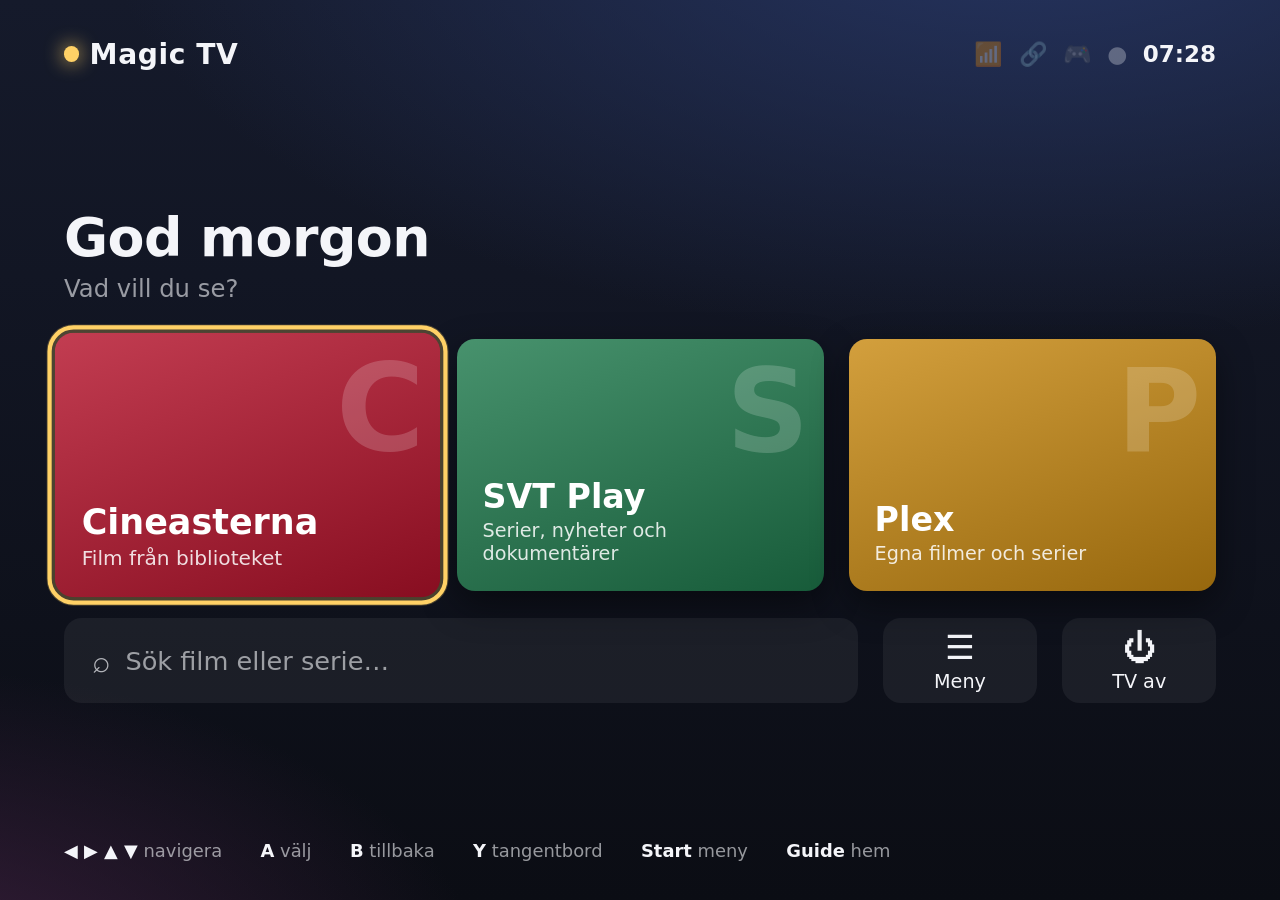
==== extension/launcher/index.html @ 135d1ac2 "Add status, settings page and remote access to the daemon The daemon now serves an HTTP settings pag" ====
<!doctype html>
<html lang="sv">
<head>
  <meta charset="utf-8">
  <meta name="viewport" content="width=device-width, initial-scale=1">
  <title>Magic TV</title>
  <link rel="stylesheet" href="../content/content.css">
  <link rel="stylesheet" href="launcher.css">
</head>
<body>
  <div class="screen">
    <header class="topbar">
      <div class="brand">
        <span class="brand-dot"></span>
        <span class="brand-name">Magic TV</span>
      </div>
      <div class="status">
        <span class="pill" id="pill-wifi" title="Nätverk">📶</span>
        <span class="pill" id="pill-tailscale" title="Tailscale">🔗</span>
        <span class="pill" id="pill-gamepad" title="Handkontroll">🎮</span>
        <span class="pill" id="pill-daemon" title="Daemon">●</span>
        <span class="clock" id="clock">--:--</span>
      </div>
    </header>

    <main class="content">
      <section class="hero">
        <h1 class="greeting" id="greeting">God kväll</h1>
        <p class="subtitle">Vad vill du se?</p>
      </section>

      <section class="tiles" id="tiles" aria-label="Tjänster"></section>

      <section class="row">
        <form class="search" id="search-form" role="search">
          <span class="search-icon">⌕</span>
          <input id="search" type="search" placeholder="Sök film eller serie…" autocomplete="off" data-magictv-initial>
        </form>
        <button class="small-tile" id="btn-menu" type="button">
          <span class="small-icon">☰</span><span>Meny</span>
        </button>
        <button class="small-tile" id="btn-tv" type="button">
          <span class="small-icon">⏻</span><span>TV av</span>
        </button>
      </section>

      <section class="search-targets" id="search-targets" hidden>
        <p class="targets-title">Sök efter <strong id="targets-query"></strong> på</p>
        <div class="targets" id="targets"></div>
      </section>
    </main>

    <footer class="hint">
      <span><b>◀ ▶ ▲ ▼</b> navigera</span>
      <span><b>A</b> välj</span>
      <span><b>B</b> tillbaka</span>
      <span><b>Y</b> tangentbord</span>
      <span><b>Start</b> meny</span>
      <span><b>Guide</b> hem</span>
    </footer>
  </div>

  <script src="default-services.js"></script>
  <script src="../content/bridge.js"></script>
  <script src="../content/spatial-nav.js"></script>
  <script src="../content/keyboard.js"></script>
  <script src="../content/hud.js"></script>
  <script src="../content/main.js"></script>
  <script src="launcher.js"></script>
</body>
</html>
---- extension/content/content.css ----
/* Magic TV overlays. Everything is namespaced with magictv- and sits above the page. */

.magictv-focus {
  outline: 4px solid #ffd166 !important;
  outline-offset: 3px !important;
  border-radius: 6px;
  box-shadow: 0 0 0 8px rgba(255, 209, 102, 0.25) !important;
  transition: box-shadow 120ms ease-out;
  z-index: 1;
}

/* ---- keyboard ---- */
.magictv-keyboard {
  position: fixed; left: 0; right: 0; bottom: 0; z-index: 2147483000;
  padding: 14px 18px 10px;
  background: rgba(14, 16, 24, 0.94);
  backdrop-filter: blur(6px);
  border-top: 1px solid rgba(255,255,255,0.08);
  font-family: system-ui, -apple-system, "Segoe UI", Roboto, sans-serif;
  color: #fff;
  box-shadow: 0 -10px 40px rgba(0,0,0,0.5);
}
html.magictv-keyboard-open { scroll-padding-bottom: 320px; }
.magictv-keyrow { display: flex; gap: 8px; margin-bottom: 8px; }
.magictv-key {
  height: 52px; font-size: 24px; line-height: 1; color: #fff;
  background: rgba(255,255,255,0.10); border: 2px solid transparent; border-radius: 10px;
  cursor: pointer; padding: 0; font-family: inherit;
}
.magictv-key:hover { background: rgba(255,255,255,0.16); }
.magictv-key-accent { background: #3a86ff; }
.magictv-key-active { background: #ffd166 !important; color: #111; border-color: #fff; transform: scale(1.06); }
.magictv-keyhint { font-size: 14px; opacity: 0.55; text-align: right; }

/* ---- toast ---- */
.magictv-toast {
  position: fixed; top: 28px; right: 28px; z-index: 2147483001;
  display: flex; align-items: center; gap: 12px;
  padding: 14px 22px; border-radius: 14px;
  background: rgba(14, 16, 24, 0.92); color: #fff;
  font: 22px/1.2 system-ui, -apple-system, "Segoe UI", Roboto, sans-serif;
  box-shadow: 0 10px 40px rgba(0,0,0,0.5);
  opacity: 0; transform: translateY(-10px); transition: opacity 160ms, transform 160ms;
  pointer-events: none;
}
.magictv-toast-show { opacity: 1; transform: none; }
.magictv-toast-icon { font-size: 26px; }

/* ---- quick menu ---- */
.magictv-menu {
  position: fixed; inset: 0; z-index: 2147483002;
  background: rgba(0,0,0,0.55);
  display: flex; align-items: center; justify-content: flex-end;
  font-family: system-ui, -apple-system, "Segoe UI", Roboto, sans-serif;
}
.magictv-menu-panel {
  width: 340px; height: 100%; padding: 32px 24px;
  background: rgba(14, 16, 24, 0.97); color: #fff;
  box-shadow: -10px 0 40px rgba(0,0,0,0.5);
  display: flex; flex-direction: column; gap: 6px;
}
.magictv-menu-title { font-size: 28px; font-weight: 700; margin-bottom: 12px; letter-spacing: 0.02em; }
.magictv-menu-status { display: flex; flex-direction: column; gap: 4px; margin-bottom: 14px; padding-bottom: 12px; border-bottom: 1px solid rgba(255,255,255,0.1); font-size: 15px; color: rgba(255,255,255,0.8); }
.magictv-menu-statusrow { display: flex; align-items: center; gap: 8px; white-space: nowrap; overflow: hidden; text-overflow: ellipsis; }
.magictv-menu-statusrow .magictv-menu-icon { width: 22px; font-size: 15px; }
.magictv-menu-dot { width: 8px; height: 8px; border-radius: 50%; background: #888; flex: none; }
.magictv-menu-dot.ok { background: #4ade80; } .magictv-menu-dot.warn { background: #fb923c; } .magictv-menu-dot.bad { background: #f87171; }
.magictv-menu-item {
  display: flex; align-items: center; gap: 16px;
  padding: 14px 16px; border-radius: 12px; font-size: 22px; cursor: pointer;
}
.magictv-menu-icon { width: 34px; text-align: center; font-size: 24px; }
.magictv-menu-active { background: #ffd166; color: #111; }
.magictv-menu-disabled { opacity: 0.35; }
.magictv-menu-panel .magictv-keyhint { margin-top: auto; }
---- extension/launcher/launcher.css ----
/* Magic TV launcher. Designed on a 1280x720 canvas; scales with vw so a
   1080p or laptop window looks the same. Edit the tokens first. */

:root {
  --bg-0: #0b0d14;
  --bg-1: #151a2b;
  --fg: #f4f5f9;
  --fg-dim: rgba(244, 245, 249, 0.6);
  --accent: #ffd166;
  --panel: rgba(255, 255, 255, 0.06);
  --panel-strong: rgba(255, 255, 255, 0.12);
  --radius: 1.4vw;
  --gutter: 5vw;         /* overscan-safe margin */
  --font: system-ui, -apple-system, "Segoe UI", Roboto, "Helvetica Neue", sans-serif;
}

* { box-sizing: border-box; }
html, body { margin: 0; height: 100%; }
body {
  font-family: var(--font);
  color: var(--fg);
  background:
    radial-gradient(120vw 80vh at 80% -10%, #263562 0%, transparent 60%),
    radial-gradient(80vw 60vh at -10% 110%, #3a1f3d 0%, transparent 60%),
    linear-gradient(180deg, var(--bg-1), var(--bg-0));
  overflow: hidden;
  cursor: none;
}
body:hover { cursor: default; } /* pointer appears when the right stick moves it */

.screen {
  height: 100%;
  display: flex; flex-direction: column;
  padding: 3vh var(--gutter);
}

/* ---- top bar ---- */
.topbar { display: flex; align-items: center; justify-content: space-between; height: 6vh; }
.brand { display: flex; align-items: center; gap: 0.8vw; font-weight: 700; font-size: 2.2vw; letter-spacing: 0.02em; }
.brand-dot { width: 1.2vw; height: 1.2vw; border-radius: 50%; background: var(--accent); box-shadow: 0 0 1.5vw var(--accent); }
.status { display: flex; align-items: center; gap: 1.2vw; font-size: 1.8vw; }
.pill { opacity: 0.3; transition: opacity 200ms; }
.pill.on { opacity: 1; }
#pill-daemon.on { color: #4ade80; }
.pill.warn { opacity: 1; filter: sepia(1) saturate(4) hue-rotate(-20deg); }
.clock { font-variant-numeric: tabular-nums; font-weight: 600; }

/* ---- content ---- */
.content { flex: 1; display: flex; flex-direction: column; justify-content: center; gap: 3vh; }
.hero { margin-bottom: 1vh; }
.greeting { margin: 0; font-size: 4.2vw; font-weight: 800; letter-spacing: -0.01em; }
.subtitle { margin: 0.6vh 0 0; font-size: 1.9vw; color: var(--fg-dim); }

.tiles { display: grid; grid-template-columns: repeat(3, 1fr); gap: 2vw; }
.tile {
  position: relative; display: flex; flex-direction: column; justify-content: flex-end;
  height: 28vh; padding: 2vw; border-radius: var(--radius);
  color: #fff; text-decoration: none; overflow: hidden;
  background: var(--tile-color, #444);
  background-image: linear-gradient(160deg, rgba(255,255,255,0.18), rgba(0,0,0,0.25));
  box-shadow: 0 1.5vh 4vh rgba(0,0,0,0.45);
  transition: transform 140ms ease-out, box-shadow 140ms ease-out;
  will-change: transform;
}
.tile .glyph {
  position: absolute; top: 1.2vw; right: 1.6vw;
  font-size: 9vw; font-weight: 900; line-height: 1; opacity: 0.18; letter-spacing: -0.05em;
}
.tile .logo { position: absolute; top: 1.6vw; left: 2vw; height: 4.5vw; max-width: 60%; object-fit: contain; }
.tile .name { font-size: 2.6vw; font-weight: 800; }
.tile .tagline { font-size: 1.5vw; opacity: 0.85; margin-top: 0.4vh; }
.tile.magictv-focus, .tile:hover { transform: scale(1.05); box-shadow: 0 2.5vh 6vh rgba(0,0,0,0.6); }

/* ---- search row ---- */
.row { display: grid; grid-template-columns: 1fr auto auto; gap: 2vw; align-items: stretch; }
.search {
  display: flex; align-items: center; gap: 1vw;
  padding: 0 2vw; border-radius: var(--radius);
  background: var(--panel); border: 0.2vw solid transparent;
  transition: background 140ms, border-color 140ms;
}
.search:focus-within { background: var(--panel-strong); border-color: var(--accent); }
.search-icon { font-size: 2.4vw; opacity: 0.7; }
.search input {
  flex: 1; height: 9vh; background: transparent; border: 0; outline: 0;
  color: var(--fg); font: 2vw var(--font);
}
.search input::placeholder { color: var(--fg-dim); }
.search input.magictv-focus { outline: none !important; box-shadow: none !important; }
.small-tile {
  display: flex; flex-direction: column; align-items: center; justify-content: center; gap: 0.4vh;
  min-width: 12vw; padding: 0 1.6vw; border-radius: var(--radius); border: 0;
  background: var(--panel); color: var(--fg); font: 1.5vw var(--font); cursor: pointer;
  transition: transform 140ms, background 140ms;
}
.small-tile .small-icon { font-size: 2.6vw; }
.small-tile.magictv-focus, .small-tile:hover { background: var(--panel-strong); transform: scale(1.05); }

/* ---- search targets ---- */
.search-targets { padding: 2vh 0 0; }
.targets-title { margin: 0 0 1.2vh; font-size: 1.8vw; color: var(--fg-dim); }
.targets { display: flex; gap: 1.5vw; }
.target {
  padding: 1.6vh 2.4vw; border-radius: 999px; border: 0;
  background: var(--target-color); color: #fff; font: 700 1.7vw var(--font); cursor: pointer;
  transition: transform 140ms;
}
.target.magictv-focus, .target:hover { transform: scale(1.06); }

/* ---- footer ---- */
.hint { display: flex; gap: 3vw; height: 5vh; align-items: center; font-size: 1.4vw; color: var(--fg-dim); }
.hint b { color: var(--fg); font-weight: 700; }

/* On the launcher the focus ring is drawn by the tiles themselves. */
.magictv-focus { outline-color: var(--accent) !important; }
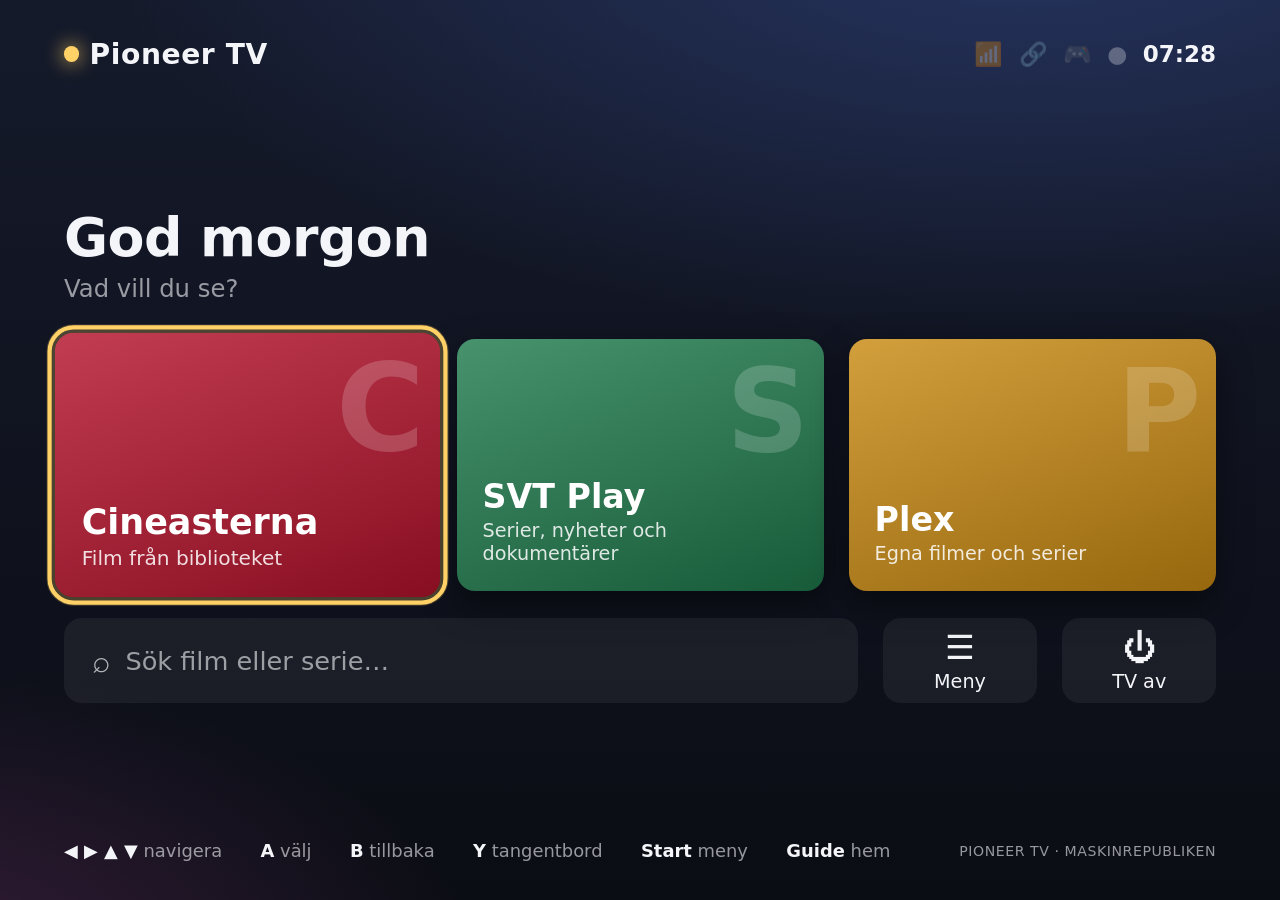
==== commit 21765d20: "Rename project to Pioneer TV (Maskinrepubliken) Display name, paths (/opt/pioneer-tv, /etc/pioneer-t" ====
--- a/extension/launcher/index.html
+++ b/extension/launcher/index.html
@@ -3,7 +3,7 @@
 <head>
   <meta charset="utf-8">
   <meta name="viewport" content="width=device-width, initial-scale=1">
-  <title>Magic TV</title>
+  <title>Pioneer TV</title>
   <link rel="stylesheet" href="../content/content.css">
   <link rel="stylesheet" href="launcher.css">
 </head>
@@ -12,7 +12,7 @@
     <header class="topbar">
       <div class="brand">
         <span class="brand-dot"></span>
-        <span class="brand-name">Magic TV</span>
+        <span class="brand-name">Pioneer TV</span>
       </div>
       <div class="status">
         <span class="pill" id="pill-wifi" title="Nätverk">📶</span>
@@ -34,7 +34,7 @@
       <section class="row">
         <form class="search" id="search-form" role="search">
           <span class="search-icon">⌕</span>
-          <input id="search" type="search" placeholder="Sök film eller serie…" autocomplete="off" data-magictv-initial>
+          <input id="search" type="search" placeholder="Sök film eller serie…" autocomplete="off" data-pioneertv-initial>
         </form>
         <button class="small-tile" id="btn-menu" type="button">
           <span class="small-icon">☰</span><span>Meny</span>
@@ -57,6 +57,7 @@
       <span><b>Y</b> tangentbord</span>
       <span><b>Start</b> meny</span>
       <span><b>Guide</b> hem</span>
+      <span class="credit">Pioneer TV · Maskinrepubliken</span>
     </footer>
   </div>
 
--- a/extension/content/content.css
+++ b/extension/content/content.css
@@ -1,6 +1,6 @@
-/* Magic TV overlays. Everything is namespaced with magictv- and sits above the page. */
+/* Pioneer TV overlays. Everything is namespaced with pioneertv- and sits above the page. */
 
-.magictv-focus {
+.pioneertv-focus {
   outline: 4px solid #ffd166 !important;
   outline-offset: 3px !important;
   border-radius: 6px;
@@ -10,7 +10,7 @@
 }
 
 /* ---- keyboard ---- */
-.magictv-keyboard {
+.pioneertv-keyboard {
   position: fixed; left: 0; right: 0; bottom: 0; z-index: 2147483000;
   padding: 14px 18px 10px;
   background: rgba(14, 16, 24, 0.94);
@@ -20,20 +20,20 @@
   color: #fff;
   box-shadow: 0 -10px 40px rgba(0,0,0,0.5);
 }
-html.magictv-keyboard-open { scroll-padding-bottom: 320px; }
-.magictv-keyrow { display: flex; gap: 8px; margin-bottom: 8px; }
-.magictv-key {
+html.pioneertv-keyboard-open { scroll-padding-bottom: 320px; }
+.pioneertv-keyrow { display: flex; gap: 8px; margin-bottom: 8px; }
+.pioneertv-key {
   height: 52px; font-size: 24px; line-height: 1; color: #fff;
   background: rgba(255,255,255,0.10); border: 2px solid transparent; border-radius: 10px;
   cursor: pointer; padding: 0; font-family: inherit;
 }
-.magictv-key:hover { background: rgba(255,255,255,0.16); }
-.magictv-key-accent { background: #3a86ff; }
-.magictv-key-active { background: #ffd166 !important; color: #111; border-color: #fff; transform: scale(1.06); }
-.magictv-keyhint { font-size: 14px; opacity: 0.55; text-align: right; }
+.pioneertv-key:hover { background: rgba(255,255,255,0.16); }
+.pioneertv-key-accent { background: #3a86ff; }
+.pioneertv-key-active { background: #ffd166 !important; color: #111; border-color: #fff; transform: scale(1.06); }
+.pioneertv-keyhint { font-size: 14px; opacity: 0.55; text-align: right; }
 
 /* ---- toast ---- */
-.magictv-toast {
+.pioneertv-toast {
   position: fixed; top: 28px; right: 28px; z-index: 2147483001;
   display: flex; align-items: center; gap: 12px;
   padding: 14px 22px; border-radius: 14px;
@@ -43,33 +43,33 @@
   opacity: 0; transform: translateY(-10px); transition: opacity 160ms, transform 160ms;
   pointer-events: none;
 }
-.magictv-toast-show { opacity: 1; transform: none; }
-.magictv-toast-icon { font-size: 26px; }
+.pioneertv-toast-show { opacity: 1; transform: none; }
+.pioneertv-toast-icon { font-size: 26px; }
 
 /* ---- quick menu ---- */
-.magictv-menu {
+.pioneertv-menu {
   position: fixed; inset: 0; z-index: 2147483002;
   background: rgba(0,0,0,0.55);
   display: flex; align-items: center; justify-content: flex-end;
   font-family: system-ui, -apple-system, "Segoe UI", Roboto, sans-serif;
 }
-.magictv-menu-panel {
+.pioneertv-menu-panel {
   width: 340px; height: 100%; padding: 32px 24px;
   background: rgba(14, 16, 24, 0.97); color: #fff;
   box-shadow: -10px 0 40px rgba(0,0,0,0.5);
   display: flex; flex-direction: column; gap: 6px;
 }
-.magictv-menu-title { font-size: 28px; font-weight: 700; margin-bottom: 12px; letter-spacing: 0.02em; }
-.magictv-menu-status { display: flex; flex-direction: column; gap: 4px; margin-bottom: 14px; padding-bottom: 12px; border-bottom: 1px solid rgba(255,255,255,0.1); font-size: 15px; color: rgba(255,255,255,0.8); }
-.magictv-menu-statusrow { display: flex; align-items: center; gap: 8px; white-space: nowrap; overflow: hidden; text-overflow: ellipsis; }
-.magictv-menu-statusrow .magictv-menu-icon { width: 22px; font-size: 15px; }
-.magictv-menu-dot { width: 8px; height: 8px; border-radius: 50%; background: #888; flex: none; }
-.magictv-menu-dot.ok { background: #4ade80; } .magictv-menu-dot.warn { background: #fb923c; } .magictv-menu-dot.bad { background: #f87171; }
-.magictv-menu-item {
+.pioneertv-menu-title { font-size: 28px; font-weight: 700; margin-bottom: 12px; letter-spacing: 0.02em; }
+.pioneertv-menu-status { display: flex; flex-direction: column; gap: 4px; margin-bottom: 14px; padding-bottom: 12px; border-bottom: 1px solid rgba(255,255,255,0.1); font-size: 15px; color: rgba(255,255,255,0.8); }
+.pioneertv-menu-statusrow { display: flex; align-items: center; gap: 8px; white-space: nowrap; overflow: hidden; text-overflow: ellipsis; }
+.pioneertv-menu-statusrow .pioneertv-menu-icon { width: 22px; font-size: 15px; }
+.pioneertv-menu-dot { width: 8px; height: 8px; border-radius: 50%; background: #888; flex: none; }
+.pioneertv-menu-dot.ok { background: #4ade80; } .pioneertv-menu-dot.warn { background: #fb923c; } .pioneertv-menu-dot.bad { background: #f87171; }
+.pioneertv-menu-item {
   display: flex; align-items: center; gap: 16px;
   padding: 14px 16px; border-radius: 12px; font-size: 22px; cursor: pointer;
 }
-.magictv-menu-icon { width: 34px; text-align: center; font-size: 24px; }
-.magictv-menu-active { background: #ffd166; color: #111; }
-.magictv-menu-disabled { opacity: 0.35; }
-.magictv-menu-panel .magictv-keyhint { margin-top: auto; }
+.pioneertv-menu-icon { width: 34px; text-align: center; font-size: 24px; }
+.pioneertv-menu-active { background: #ffd166; color: #111; }
+.pioneertv-menu-disabled { opacity: 0.35; }
+.pioneertv-menu-panel .pioneertv-keyhint { margin-top: auto; }
--- a/extension/launcher/launcher.css
+++ b/extension/launcher/launcher.css
@@ -1,4 +1,4 @@
-/* Magic TV launcher. Designed on a 1280x720 canvas; scales with vw so a
+/* Pioneer TV launcher. Designed on a 1280x720 canvas; scales with vw so a
    1080p or laptop window looks the same. Edit the tokens first. */
 
 :root {
@@ -69,7 +69,7 @@
 .tile .logo { position: absolute; top: 1.6vw; left: 2vw; height: 4.5vw; max-width: 60%; object-fit: contain; }
 .tile .name { font-size: 2.6vw; font-weight: 800; }
 .tile .tagline { font-size: 1.5vw; opacity: 0.85; margin-top: 0.4vh; }
-.tile.magictv-focus, .tile:hover { transform: scale(1.05); box-shadow: 0 2.5vh 6vh rgba(0,0,0,0.6); }
+.tile.pioneertv-focus, .tile:hover { transform: scale(1.05); box-shadow: 0 2.5vh 6vh rgba(0,0,0,0.6); }
 
 /* ---- search row ---- */
 .row { display: grid; grid-template-columns: 1fr auto auto; gap: 2vw; align-items: stretch; }
@@ -86,7 +86,7 @@
   color: var(--fg); font: 2vw var(--font);
 }
 .search input::placeholder { color: var(--fg-dim); }
-.search input.magictv-focus { outline: none !important; box-shadow: none !important; }
+.search input.pioneertv-focus { outline: none !important; box-shadow: none !important; }
 .small-tile {
   display: flex; flex-direction: column; align-items: center; justify-content: center; gap: 0.4vh;
   min-width: 12vw; padding: 0 1.6vw; border-radius: var(--radius); border: 0;
@@ -94,7 +94,7 @@
   transition: transform 140ms, background 140ms;
 }
 .small-tile .small-icon { font-size: 2.6vw; }
-.small-tile.magictv-focus, .small-tile:hover { background: var(--panel-strong); transform: scale(1.05); }
+.small-tile.pioneertv-focus, .small-tile:hover { background: var(--panel-strong); transform: scale(1.05); }
 
 /* ---- search targets ---- */
 .search-targets { padding: 2vh 0 0; }
@@ -105,11 +105,12 @@
   background: var(--target-color); color: #fff; font: 700 1.7vw var(--font); cursor: pointer;
   transition: transform 140ms;
 }
-.target.magictv-focus, .target:hover { transform: scale(1.06); }
+.target.pioneertv-focus, .target:hover { transform: scale(1.06); }
 
 /* ---- footer ---- */
 .hint { display: flex; gap: 3vw; height: 5vh; align-items: center; font-size: 1.4vw; color: var(--fg-dim); }
 .hint b { color: var(--fg); font-weight: 700; }
+.hint .credit { margin-left: auto; letter-spacing: 0.04em; text-transform: uppercase; font-size: 1.1vw; }
 
 /* On the launcher the focus ring is drawn by the tiles themselves. */
-.magictv-focus { outline-color: var(--accent) !important; }
+.pioneertv-focus { outline-color: var(--accent) !important; }
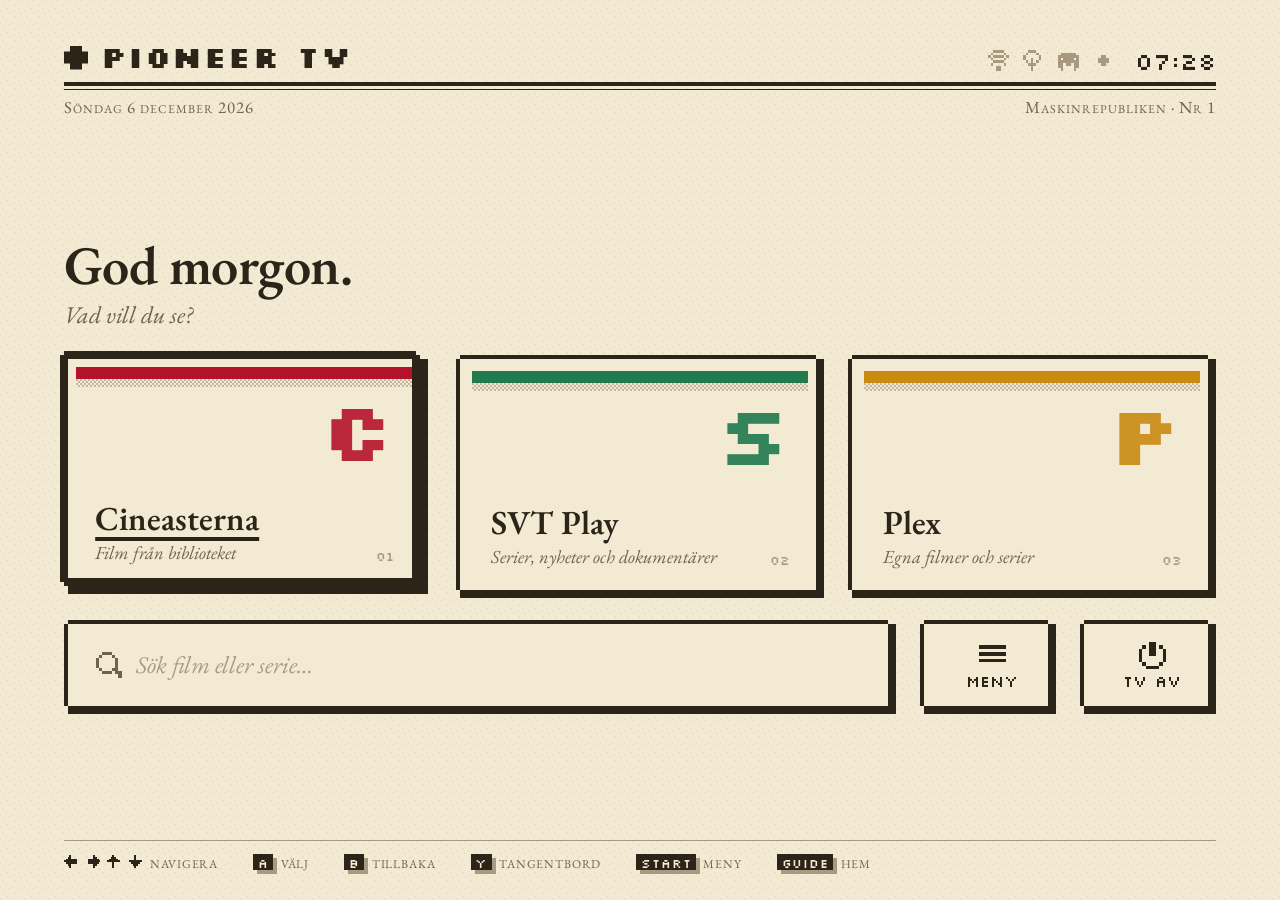
==== commit e05777f7: "Paper design: serif, pixel font and 8-bit borders across launcher, overlays and settings Adds a shar" ====
--- a/extension/launcher/index.html
+++ b/extension/launcher/index.html
@@ -4,64 +4,69 @@
   <meta charset="utf-8">
   <meta name="viewport" content="width=device-width, initial-scale=1">
   <title>Pioneer TV</title>
+  <link rel="icon" href="data:,">
+  <link rel="stylesheet" href="../fonts/fonts.css">
+  <link rel="stylesheet" href="../content/paper.css">
   <link rel="stylesheet" href="../content/content.css">
   <link rel="stylesheet" href="launcher.css">
 </head>
 <body>
-  <div class="screen">
-    <header class="topbar">
-      <div class="brand">
-        <span class="brand-dot"></span>
-        <span class="brand-name">Pioneer TV</span>
+  <div class="page">
+    <header class="masthead">
+      <div class="masthead-left">
+        <span class="mark" aria-hidden="true"></span>
+        <span class="title">PIONEER TV</span>
       </div>
-      <div class="status">
-        <span class="pill" id="pill-wifi" title="Nätverk">📶</span>
-        <span class="pill" id="pill-tailscale" title="Tailscale">🔗</span>
-        <span class="pill" id="pill-gamepad" title="Handkontroll">🎮</span>
-        <span class="pill" id="pill-daemon" title="Daemon">●</span>
+      <div class="masthead-right">
+        <span class="pill" id="pill-wifi" title="Nätverk"></span>
+        <span class="pill" id="pill-tailscale" title="Tailscale"></span>
+        <span class="pill" id="pill-gamepad" title="Handkontroll"></span>
+        <span class="pill" id="pill-daemon" title="Daemon"></span>
         <span class="clock" id="clock">--:--</span>
       </div>
     </header>
+    <div class="rule"></div>
+    <div class="dateline"><span id="dateline">…</span><span class="edition">Maskinrepubliken · Nr 1</span></div>
 
     <main class="content">
       <section class="hero">
-        <h1 class="greeting" id="greeting">God kväll</h1>
+        <h1 class="greeting" id="greeting">God kväll.</h1>
         <p class="subtitle">Vad vill du se?</p>
       </section>
 
       <section class="tiles" id="tiles" aria-label="Tjänster"></section>
 
       <section class="row">
-        <form class="search" id="search-form" role="search">
-          <span class="search-icon">⌕</span>
+        <form class="search pioneertv-card" id="search-form" role="search">
+          <span class="search-icon" id="search-icon"></span>
           <input id="search" type="search" placeholder="Sök film eller serie…" autocomplete="off" data-pioneertv-initial>
         </form>
-        <button class="small-tile" id="btn-menu" type="button">
-          <span class="small-icon">☰</span><span>Meny</span>
+        <button class="small-tile pioneertv-card" id="btn-menu" type="button">
+          <span class="small-icon" data-icon="menu"></span><span>Meny</span>
         </button>
-        <button class="small-tile" id="btn-tv" type="button">
-          <span class="small-icon">⏻</span><span>TV av</span>
+        <button class="small-tile pioneertv-card" id="btn-tv" type="button">
+          <span class="small-icon" data-icon="power"></span><span>TV av</span>
         </button>
       </section>
 
       <section class="search-targets" id="search-targets" hidden>
-        <p class="targets-title">Sök efter <strong id="targets-query"></strong> på</p>
+        <p class="targets-title">Sök efter <em id="targets-query"></em> på</p>
         <div class="targets" id="targets"></div>
       </section>
     </main>
 
-    <footer class="hint">
-      <span><b>◀ ▶ ▲ ▼</b> navigera</span>
-      <span><b>A</b> välj</span>
-      <span><b>B</b> tillbaka</span>
-      <span><b>Y</b> tangentbord</span>
-      <span><b>Start</b> meny</span>
-      <span><b>Guide</b> hem</span>
-      <span class="credit">Pioneer TV · Maskinrepubliken</span>
+    <footer class="legend">
+      <span><i data-icon="arrowLeft"></i><i data-icon="arrowRight"></i><i data-icon="arrowUp"></i><i data-icon="arrowDown"></i> navigera</span>
+      <span><kbd class="pioneertv-kbd">A</kbd> välj</span>
+      <span><kbd class="pioneertv-kbd">B</kbd> tillbaka</span>
+      <span><kbd class="pioneertv-kbd">Y</kbd> tangentbord</span>
+      <span><kbd class="pioneertv-kbd">START</kbd> meny</span>
+      <span><kbd class="pioneertv-kbd">GUIDE</kbd> hem</span>
     </footer>
   </div>
 
   <script src="default-services.js"></script>
+  <script src="../content/pixel-icons.js"></script>
   <script src="../content/bridge.js"></script>
   <script src="../content/spatial-nav.js"></script>
   <script src="../content/keyboard.js"></script>
--- a/extension/fonts/fonts.css
+++ b/extension/fonts/fonts.css
@@ -0,0 +1,7 @@
+/* Bundled open fonts (SIL Open Font License 1.1).
+   EB Garamond by Georg Duffner & Octavio Pardo; Silkscreen by Jason Kottke. */
+@font-face { font-family: "EB Garamond"; font-weight: 400; font-style: normal; font-display: swap; src: url("ebgaramond-400.woff2") format("woff2"); }
+@font-face { font-family: "EB Garamond"; font-weight: 600; font-style: normal; font-display: swap; src: url("ebgaramond-600.woff2") format("woff2"); }
+@font-face { font-family: "EB Garamond"; font-weight: 400; font-style: italic; font-display: swap; src: url("ebgaramond-400i.woff2") format("woff2"); }
+@font-face { font-family: "Silkscreen"; font-weight: 400; font-style: normal; font-display: swap; src: url("silkscreen-400.woff2") format("woff2"); }
+@font-face { font-family: "Silkscreen"; font-weight: 700; font-style: normal; font-display: swap; src: url("silkscreen-700.woff2") format("woff2"); }
--- a/extension/content/paper.css
+++ b/extension/content/paper.css
@@ -0,0 +1,57 @@
+/* Pioneer TV paper design system: tokens and 8-bit primitives shared by the
+   launcher, the overlays on other sites and the settings page.
+   GENERATED by tools/gen-paper.py; edit the colours there and rerun it. */
+:root {
+  --pioneertv-paper: #f3ead3;
+  --pioneertv-paper-2: #e9dfc2;
+  --pioneertv-paper-3: #ddd1ad;
+  --pioneertv-ink: #2b2419;
+  --pioneertv-ink-2: #6f6350;
+  --pioneertv-ink-3: #a89a80;
+  --pioneertv-accent: #d4a92c;
+  --pioneertv-red: #b5442a;
+  --pioneertv-moss: #5d6f3f;
+  --pioneertv-serif: "EB Garamond", "Libertinus Serif", Georgia, "Times New Roman", serif;
+  --pioneertv-pixel: "Silkscreen", "Press Start 2P", "Courier New", monospace;
+  --pioneertv-px: 4px;  /* one 8-bit pixel */
+  --pioneertv-card: url("data:image/svg+xml,%3Csvg xmlns=%22http://www.w3.org/2000/svg%22 width=%2248%22 height=%2248%22 viewBox=%220 0 12 12%22 shape-rendering=%22crispEdges%22%3E%3Crect x=%221%22 y=%221%22 width=%2211%22 height=%2211%22 fill=%22%232b2419%22/%3E%3Cpath d=%22M1 0H10V1H11V10H10V11H1V10H0V1H1Z%22 fill=%22%232b2419%22/%3E%3Crect x=%221%22 y=%221%22 width=%229%22 height=%229%22 fill=%22%23f3ead3%22/%3E%3C/svg%3E");
+  --pioneertv-card-focus: url("data:image/svg+xml,%3Csvg xmlns=%22http://www.w3.org/2000/svg%22 width=%2248%22 height=%2248%22 viewBox=%220 0 12 12%22 shape-rendering=%22crispEdges%22%3E%3Crect x=%222%22 y=%222%22 width=%2210%22 height=%2210%22 fill=%22%232b2419%22/%3E%3Cpath d=%22M1 0H9V1H10V9H9V10H1V9H0V1H1Z%22 fill=%22%232b2419%22/%3E%3Crect x=%222%22 y=%222%22 width=%226%22 height=%226%22 fill=%22%23f3ead3%22/%3E%3C/svg%3E");
+  --pioneertv-card-ink: url("data:image/svg+xml,%3Csvg xmlns=%22http://www.w3.org/2000/svg%22 width=%2248%22 height=%2248%22 viewBox=%220 0 12 12%22 shape-rendering=%22crispEdges%22%3E%3Cpath d=%22M1 0H10V1H11V10H10V11H1V10H0V1H1Z%22 fill=%22%232b2419%22/%3E%3Crect x=%221%22 y=%221%22 width=%229%22 height=%229%22 fill=%22%232b2419%22/%3E%3C/svg%3E");
+  --pioneertv-card-accent: url("data:image/svg+xml,%3Csvg xmlns=%22http://www.w3.org/2000/svg%22 width=%2248%22 height=%2248%22 viewBox=%220 0 12 12%22 shape-rendering=%22crispEdges%22%3E%3Crect x=%221%22 y=%221%22 width=%2211%22 height=%2211%22 fill=%22%232b2419%22/%3E%3Cpath d=%22M1 0H10V1H11V10H10V11H1V10H0V1H1Z%22 fill=%22%232b2419%22/%3E%3Crect x=%221%22 y=%221%22 width=%229%22 height=%229%22 fill=%22%23d4a92c%22/%3E%3C/svg%3E");
+  --pioneertv-card-accent-focus: url("data:image/svg+xml,%3Csvg xmlns=%22http://www.w3.org/2000/svg%22 width=%2248%22 height=%2248%22 viewBox=%220 0 12 12%22 shape-rendering=%22crispEdges%22%3E%3Crect x=%222%22 y=%222%22 width=%2210%22 height=%2210%22 fill=%22%232b2419%22/%3E%3Cpath d=%22M1 0H9V1H10V9H9V10H1V9H0V1H1Z%22 fill=%22%232b2419%22/%3E%3Crect x=%222%22 y=%222%22 width=%226%22 height=%226%22 fill=%22%23d4a92c%22/%3E%3C/svg%3E");
+  --pioneertv-card-red: url("data:image/svg+xml,%3Csvg xmlns=%22http://www.w3.org/2000/svg%22 width=%2248%22 height=%2248%22 viewBox=%220 0 12 12%22 shape-rendering=%22crispEdges%22%3E%3Crect x=%221%22 y=%221%22 width=%2211%22 height=%2211%22 fill=%22%23b5442a%22/%3E%3Cpath d=%22M1 0H10V1H11V10H10V11H1V10H0V1H1Z%22 fill=%22%23b5442a%22/%3E%3Crect x=%221%22 y=%221%22 width=%229%22 height=%229%22 fill=%22%23f3ead3%22/%3E%3C/svg%3E");
+  --pioneertv-card-flat: url("data:image/svg+xml,%3Csvg xmlns=%22http://www.w3.org/2000/svg%22 width=%2248%22 height=%2248%22 viewBox=%220 0 12 12%22 shape-rendering=%22crispEdges%22%3E%3Cpath d=%22M1 0H10V1H11V10H10V11H1V10H0V1H1Z%22 fill=%22%232b2419%22/%3E%3Crect x=%221%22 y=%221%22 width=%229%22 height=%229%22 fill=%22%23f3ead3%22/%3E%3C/svg%3E");
+  --pioneertv-dither: url("data:image/svg+xml,%3Csvg xmlns=%22http://www.w3.org/2000/svg%22 width=%224%22 height=%224%22 viewBox=%220 0 2 2%22 shape-rendering=%22crispEdges%22%3E%3Crect width=%221%22 height=%221%22 fill=%22%232b2419%22/%3E%3Crect x=%221%22 y=%221%22 width=%221%22 height=%221%22 fill=%22%232b2419%22/%3E%3C/svg%3E");
+  --pioneertv-dither-light: url("data:image/svg+xml,%3Csvg xmlns=%22http://www.w3.org/2000/svg%22 width=%224%22 height=%224%22 viewBox=%220 0 2 2%22 shape-rendering=%22crispEdges%22%3E%3Crect width=%221%22 height=%221%22 fill=%22%232b2419%22 fill-opacity=%220.3%22/%3E%3Crect x=%221%22 y=%221%22 width=%221%22 height=%221%22 fill=%22%232b2419%22 fill-opacity=%220.3%22/%3E%3C/svg%3E");
+  --pioneertv-grain: url("data:image/svg+xml,%3Csvg xmlns=%22http://www.w3.org/2000/svg%22 width=%2224%22 height=%2224%22 viewBox=%220 0 6 6%22 shape-rendering=%22crispEdges%22%3E%3Crect x=%221%22 y=%222%22 width=%221%22 height=%221%22 fill=%22%232b2419%22 fill-opacity=%220.05%22/%3E%3Crect x=%224%22 y=%220%22 width=%221%22 height=%221%22 fill=%22%232b2419%22 fill-opacity=%220.035%22/%3E%3Crect x=%223%22 y=%224%22 width=%221%22 height=%221%22 fill=%22%232b2419%22 fill-opacity=%220.045%22/%3E%3Crect x=%220%22 y=%225%22 width=%221%22 height=%221%22 fill=%22%232b2419%22 fill-opacity=%220.03%22/%3E%3C/svg%3E");
+}
+
+/* A paper card with a 1px ink border, notched corners and a hard shadow.
+   The border-image draws everything; keep background transparent. */
+.pioneertv-card, .pioneertv-card-focus, .pioneertv-card-ink, .pioneertv-card-accent, .pioneertv-card-red, .pioneertv-card-flat {
+  border: calc(var(--pioneertv-px) * 4) solid transparent;
+  border-image-slice: 16 fill;
+  border-image-width: calc(var(--pioneertv-px) * 4);
+  border-image-repeat: stretch;
+  background: transparent;
+  image-rendering: pixelated;
+  /* the shadow lives inside the border box: pull content off it */
+  padding-right: var(--pioneertv-px); padding-bottom: var(--pioneertv-px);
+}
+.pioneertv-card { border-image-source: var(--pioneertv-card); }
+.pioneertv-card-focus { border-image-source: var(--pioneertv-card-focus); }
+.pioneertv-card-ink { border-image-source: var(--pioneertv-card-ink); color: var(--pioneertv-paper); }
+.pioneertv-card-accent { border-image-source: var(--pioneertv-card-accent); }
+.pioneertv-card-red { border-image-source: var(--pioneertv-card-red); }
+.pioneertv-card-flat { border-image-source: var(--pioneertv-card-flat); }
+
+.pioneertv-icon { display: inline-block; vertical-align: -0.15em; width: 1em; height: 1em; }
+.pioneertv-dither { background-image: var(--pioneertv-dither); background-size: var(--pioneertv-px) var(--pioneertv-px); }
+
+/* Key cap: A, B, START … */
+.pioneertv-kbd {
+  display: inline-block; min-width: 1.5em; padding: 0.15em 0.35em 0.05em; text-align: center;
+  font-family: var(--pioneertv-pixel); font-size: 0.8em; line-height: 1;
+  color: var(--pioneertv-paper); background: var(--pioneertv-ink);
+  box-shadow: var(--pioneertv-px) var(--pioneertv-px) 0 var(--pioneertv-ink-3);
+}
--- a/extension/content/content.css
+++ b/extension/content/content.css
@@ -1,75 +1,105 @@
-/* Pioneer TV overlays. Everything is namespaced with pioneertv- and sits above the page. */
+/* Pioneer TV overlays on any page. Namespaced with pioneertv- and drawn
+   above the page. Colours and 8-bit primitives come from paper.css. */
 
+/* Fonts for the overlays on third-party pages (the launcher and the settings
+   page load fonts.css directly). */
+@font-face { font-family: "EB Garamond"; font-weight: 400; font-style: normal; src: url("../fonts/ebgaramond-400.woff2") format("woff2"); }
+@font-face { font-family: "EB Garamond"; font-weight: 600; font-style: normal; src: url("../fonts/ebgaramond-600.woff2") format("woff2"); }
+@font-face { font-family: "EB Garamond"; font-weight: 400; font-style: italic; src: url("../fonts/ebgaramond-400i.woff2") format("woff2"); }
+@font-face { font-family: "Silkscreen"; font-weight: 400; src: url("../fonts/silkscreen-400.woff2") format("woff2"); }
+@font-face { font-family: "Silkscreen"; font-weight: 700; src: url("../fonts/silkscreen-700.woff2") format("woff2"); }
+
+/* ---- focus ring: paper inner ring, ink outer ring, readable on dark and light sites ---- */
 .pioneertv-focus {
-  outline: 4px solid #ffd166 !important;
-  outline-offset: 3px !important;
-  border-radius: 6px;
-  box-shadow: 0 0 0 8px rgba(255, 209, 102, 0.25) !important;
-  transition: box-shadow 120ms ease-out;
+  outline: 4px solid #2b2419 !important;
+  outline-offset: 4px !important;
+  box-shadow: 0 0 0 4px #f3ead3 !important;
+  border-radius: 0 !important;
+  transition: none !important;
   z-index: 1;
+}
+
+.pioneertv-keyboard, .pioneertv-toast, .pioneertv-menu {
+  font-family: "EB Garamond", Georgia, serif;
+  color: #2b2419;
+  transition: none;
 }
 
 /* ---- keyboard ---- */
 .pioneertv-keyboard {
   position: fixed; left: 0; right: 0; bottom: 0; z-index: 2147483000;
   padding: 14px 18px 10px;
-  background: rgba(14, 16, 24, 0.94);
-  backdrop-filter: blur(6px);
-  border-top: 1px solid rgba(255,255,255,0.08);
-  font-family: system-ui, -apple-system, "Segoe UI", Roboto, sans-serif;
-  color: #fff;
-  box-shadow: 0 -10px 40px rgba(0,0,0,0.5);
+  background-color: #f3ead3;
+  background-image: var(--pioneertv-grain); background-size: 12px 12px;
+  border-top: 4px solid #2b2419;
+  box-shadow: 0 -4px 0 #a89a80;
+}
+.pioneertv-keyboard::before {
+  content: ""; position: absolute; left: 0; right: 0; top: 0; height: 8px;
+  background-image: var(--pioneertv-dither); background-size: 4px 4px; opacity: 0.35;
 }
 html.pioneertv-keyboard-open { scroll-padding-bottom: 320px; }
-.pioneertv-keyrow { display: flex; gap: 8px; margin-bottom: 8px; }
+.pioneertv-keyrow { display: flex; gap: 10px; margin-bottom: 10px; }
 .pioneertv-key {
-  height: 52px; font-size: 24px; line-height: 1; color: #fff;
-  background: rgba(255,255,255,0.10); border: 2px solid transparent; border-radius: 10px;
-  cursor: pointer; padding: 0; font-family: inherit;
+  height: 52px; padding: 0 0 4px 0; margin: 0;
+  font: 700 18px "Silkscreen", "Courier New", monospace; line-height: 1; color: #2b2419;
+  border-image-source: var(--pioneertv-card);
+  cursor: pointer; display: inline-flex; align-items: center; justify-content: center;
 }
-.pioneertv-key:hover { background: rgba(255,255,255,0.16); }
-.pioneertv-key-accent { background: #3a86ff; }
-.pioneertv-key-active { background: #ffd166 !important; color: #111; border-color: #fff; transform: scale(1.06); }
-.pioneertv-keyhint { font-size: 14px; opacity: 0.55; text-align: right; }
+.pioneertv-key .pioneertv-icon { font-size: 20px; }
+.pioneertv-key:hover { border-image-source: var(--pioneertv-card-focus); }
+.pioneertv-key-accent { border-image-source: var(--pioneertv-card-accent); }
+.pioneertv-key-active { border-image-source: var(--pioneertv-card-ink) !important; color: #f3ead3 !important; transform: translate(4px, 4px); }
+.pioneertv-keyhint {
+  font: 12px "Silkscreen", monospace; letter-spacing: 0.05em; text-transform: uppercase;
+  color: #6f6350; text-align: right;
+}
 
 /* ---- toast ---- */
 .pioneertv-toast {
-  position: fixed; top: 28px; right: 28px; z-index: 2147483001;
+  position: fixed; top: 24px; right: 24px; z-index: 2147483001;
   display: flex; align-items: center; gap: 12px;
-  padding: 14px 22px; border-radius: 14px;
-  background: rgba(14, 16, 24, 0.92); color: #fff;
-  font: 22px/1.2 system-ui, -apple-system, "Segoe UI", Roboto, sans-serif;
-  box-shadow: 0 10px 40px rgba(0,0,0,0.5);
-  opacity: 0; transform: translateY(-10px); transition: opacity 160ms, transform 160ms;
-  pointer-events: none;
+  padding: 10px 18px 8px 14px;
+  font-size: 22px; line-height: 1.2;
+  border-image-source: var(--pioneertv-card);
+  opacity: 0; visibility: hidden; pointer-events: none;
 }
-.pioneertv-toast-show { opacity: 1; transform: none; }
-.pioneertv-toast-icon { font-size: 26px; }
+.pioneertv-toast-show { opacity: 1; visibility: visible; }
+.pioneertv-toast-icon { display: inline-flex; font-size: 22px; }
 
 /* ---- quick menu ---- */
 .pioneertv-menu {
   position: fixed; inset: 0; z-index: 2147483002;
-  background: rgba(0,0,0,0.55);
-  display: flex; align-items: center; justify-content: flex-end;
-  font-family: system-ui, -apple-system, "Segoe UI", Roboto, sans-serif;
+  background-image: var(--pioneertv-dither-light); background-size: 4px 4px;
+  display: flex; align-items: stretch; justify-content: flex-end;
 }
 .pioneertv-menu-panel {
-  width: 340px; height: 100%; padding: 32px 24px;
-  background: rgba(14, 16, 24, 0.97); color: #fff;
-  box-shadow: -10px 0 40px rgba(0,0,0,0.5);
-  display: flex; flex-direction: column; gap: 6px;
+  width: 360px; height: 100%; padding: 28px 24px 20px;
+  background-color: #f3ead3;
+  background-image: var(--pioneertv-grain); background-size: 12px 12px;
+  border-left: 4px solid #2b2419;
+  box-shadow: -4px 0 0 #a89a80;
+  display: flex; flex-direction: column; gap: 4px;
 }
-.pioneertv-menu-title { font-size: 28px; font-weight: 700; margin-bottom: 12px; letter-spacing: 0.02em; }
-.pioneertv-menu-status { display: flex; flex-direction: column; gap: 4px; margin-bottom: 14px; padding-bottom: 12px; border-bottom: 1px solid rgba(255,255,255,0.1); font-size: 15px; color: rgba(255,255,255,0.8); }
-.pioneertv-menu-statusrow { display: flex; align-items: center; gap: 8px; white-space: nowrap; overflow: hidden; text-overflow: ellipsis; }
-.pioneertv-menu-statusrow .pioneertv-menu-icon { width: 22px; font-size: 15px; }
-.pioneertv-menu-dot { width: 8px; height: 8px; border-radius: 50%; background: #888; flex: none; }
-.pioneertv-menu-dot.ok { background: #4ade80; } .pioneertv-menu-dot.warn { background: #fb923c; } .pioneertv-menu-dot.bad { background: #f87171; }
+.pioneertv-menu-title {
+  font: 700 20px "Silkscreen", monospace; letter-spacing: 0.05em; margin-bottom: 10px;
+  padding-bottom: 8px; border-bottom: 4px solid #2b2419;
+  position: relative;
+}
+.pioneertv-menu-title::after { content: ""; position: absolute; left: 0; right: 0; bottom: -7px; height: 1px; background: #2b2419; }
+.pioneertv-menu-status {
+  display: flex; flex-direction: column; gap: 5px; margin: 6px 0 12px; padding-bottom: 12px;
+  border-bottom: 1px solid #a89a80; font-size: 17px; color: #6f6350;
+}
+.pioneertv-menu-statusrow { display: flex; align-items: center; gap: 10px; white-space: nowrap; overflow: hidden; text-overflow: ellipsis; }
+.pioneertv-menu-statusrow .pioneertv-menu-icon { width: 20px; font-size: 16px; display: inline-flex; color: #2b2419; }
+.pioneertv-menu-dot { width: 8px; height: 8px; background: #a89a80; flex: none; }
+.pioneertv-menu-dot.ok { background: #5d6f3f; } .pioneertv-menu-dot.warn { background: #d4a92c; } .pioneertv-menu-dot.bad { background: #b5442a; }
 .pioneertv-menu-item {
-  display: flex; align-items: center; gap: 16px;
-  padding: 14px 16px; border-radius: 12px; font-size: 22px; cursor: pointer;
+  display: flex; align-items: center; gap: 14px;
+  padding: 10px 12px 8px; font-size: 24px; cursor: pointer;
 }
-.pioneertv-menu-icon { width: 34px; text-align: center; font-size: 24px; }
-.pioneertv-menu-active { background: #ffd166; color: #111; }
+.pioneertv-menu-icon { width: 30px; text-align: center; font-size: 22px; display: inline-flex; justify-content: center; }
+.pioneertv-menu-active { background: #2b2419; color: #f3ead3; box-shadow: 4px 4px 0 #a89a80; }
 .pioneertv-menu-disabled { opacity: 0.35; }
 .pioneertv-menu-panel .pioneertv-keyhint { margin-top: auto; }
--- a/extension/launcher/launcher.css
+++ b/extension/launcher/launcher.css
@@ -1,116 +1,117 @@
-/* Pioneer TV launcher. Designed on a 1280x720 canvas; scales with vw so a
-   1080p or laptop window looks the same. Edit the tokens first. */
+/* Pioneer TV launcher: paper, ink, serif and 8-bit.
+   Designed on a 1280x720 canvas. 1rem = 1/80 of the width (16px at 1280),
+   so a laptop window and the TV look the same. Tokens live in paper.css. */
 
-:root {
-  --bg-0: #0b0d14;
-  --bg-1: #151a2b;
-  --fg: #f4f5f9;
-  --fg-dim: rgba(244, 245, 249, 0.6);
-  --accent: #ffd166;
-  --panel: rgba(255, 255, 255, 0.06);
-  --panel-strong: rgba(255, 255, 255, 0.12);
-  --radius: 1.4vw;
-  --gutter: 5vw;         /* overscan-safe margin */
-  --font: system-ui, -apple-system, "Segoe UI", Roboto, "Helvetica Neue", sans-serif;
-}
-
+html { font-size: 1.25vw; }
 * { box-sizing: border-box; }
 html, body { margin: 0; height: 100%; }
 body {
-  font-family: var(--font);
-  color: var(--fg);
-  background:
-    radial-gradient(120vw 80vh at 80% -10%, #263562 0%, transparent 60%),
-    radial-gradient(80vw 60vh at -10% 110%, #3a1f3d 0%, transparent 60%),
-    linear-gradient(180deg, var(--bg-1), var(--bg-0));
+  font-family: var(--pioneertv-serif);
+  color: var(--pioneertv-ink);
+  background-color: var(--pioneertv-paper);
+  background-image: var(--pioneertv-grain);
+  background-size: 0.75rem 0.75rem;
   overflow: hidden;
   cursor: none;
 }
-body:hover { cursor: default; } /* pointer appears when the right stick moves it */
+body:hover { cursor: default; }
 
-.screen {
-  height: 100%;
-  display: flex; flex-direction: column;
-  padding: 3vh var(--gutter);
+.page { height: 100%; display: flex; flex-direction: column; padding: 2.4vh 5vw 2vh; }
+
+/* ---- masthead ---- */
+.masthead { display: flex; align-items: flex-end; justify-content: space-between; height: 3.2rem; }
+.masthead-left { display: flex; align-items: center; gap: 0.8rem; }
+.mark {
+  width: 1.5rem; height: 1.5rem; background: var(--pioneertv-ink);
+  clip-path: polygon(25% 0, 75% 0, 75% 25%, 100% 25%, 100% 75%, 75% 75%, 75% 100%, 25% 100%, 25% 75%, 0 75%, 0 25%, 25% 25%);
+}
+.title { font-family: var(--pioneertv-pixel); font-weight: 700; font-size: 1.9rem; letter-spacing: 0.05em; line-height: 1; }
+.masthead-right { display: flex; align-items: center; gap: 0.9rem; }
+.pill { display: inline-flex; font-size: 1.3rem; color: var(--pioneertv-ink-3); }
+.pill.on { color: var(--pioneertv-ink); }
+.pill.warn { color: var(--pioneertv-red); }
+.clock { font-family: var(--pioneertv-pixel); font-size: 1.5rem; line-height: 1; margin-left: 0.4rem; }
+
+.rule { height: 0.5rem; margin-top: 0.6rem; border-top: var(--pioneertv-px) solid var(--pioneertv-ink); border-bottom: 1px solid var(--pioneertv-ink); }
+.dateline {
+  display: flex; justify-content: space-between; padding: 0.35rem 0 0;
+  font-size: 1.05rem; font-variant: small-caps; letter-spacing: 0.06em; color: var(--pioneertv-ink-2);
 }
 
-/* ---- top bar ---- */
-.topbar { display: flex; align-items: center; justify-content: space-between; height: 6vh; }
-.brand { display: flex; align-items: center; gap: 0.8vw; font-weight: 700; font-size: 2.2vw; letter-spacing: 0.02em; }
-.brand-dot { width: 1.2vw; height: 1.2vw; border-radius: 50%; background: var(--accent); box-shadow: 0 0 1.5vw var(--accent); }
-.status { display: flex; align-items: center; gap: 1.2vw; font-size: 1.8vw; }
-.pill { opacity: 0.3; transition: opacity 200ms; }
-.pill.on { opacity: 1; }
-#pill-daemon.on { color: #4ade80; }
-.pill.warn { opacity: 1; filter: sepia(1) saturate(4) hue-rotate(-20deg); }
-.clock { font-variant-numeric: tabular-nums; font-weight: 600; }
+/* ---- content ---- */
+.content { flex: 1; display: flex; flex-direction: column; justify-content: center; gap: 2.4vh; }
+.hero { margin-bottom: 0.4vh; }
+.greeting { margin: 0; font-size: 3.4rem; font-weight: 600; line-height: 1.05; letter-spacing: -0.01em; }
+.subtitle { margin: 0.4rem 0 0; font-size: 1.5rem; font-style: italic; color: var(--pioneertv-ink-2); }
 
-/* ---- content ---- */
-.content { flex: 1; display: flex; flex-direction: column; justify-content: center; gap: 3vh; }
-.hero { margin-bottom: 1vh; }
-.greeting { margin: 0; font-size: 4.2vw; font-weight: 800; letter-spacing: -0.01em; }
-.subtitle { margin: 0.6vh 0 0; font-size: 1.9vw; color: var(--fg-dim); }
-
-.tiles { display: grid; grid-template-columns: repeat(3, 1fr); gap: 2vw; }
+.tiles { display: grid; grid-template-columns: repeat(3, 1fr); gap: 1.5rem; }
 .tile {
   position: relative; display: flex; flex-direction: column; justify-content: flex-end;
-  height: 28vh; padding: 2vw; border-radius: var(--radius);
-  color: #fff; text-decoration: none; overflow: hidden;
-  background: var(--tile-color, #444);
-  background-image: linear-gradient(160deg, rgba(255,255,255,0.18), rgba(0,0,0,0.25));
-  box-shadow: 0 1.5vh 4vh rgba(0,0,0,0.45);
-  transition: transform 140ms ease-out, box-shadow 140ms ease-out;
-  will-change: transform;
+  height: 27vh; padding: 1rem 1.2rem 0.9rem;
+  color: var(--pioneertv-ink); text-decoration: none;
+}
+.tile .band {
+  position: absolute; top: 0; left: 0; right: 0; height: calc(var(--pioneertv-px) * 3);
+  background: var(--tile-color, var(--pioneertv-ink));
+}
+.tile .band::after {
+  content: ""; position: absolute; left: 0; right: 0; top: 100%; height: calc(var(--pioneertv-px) * 2);
+  background-image: var(--pioneertv-dither); background-size: var(--pioneertv-px) var(--pioneertv-px);
+  opacity: 0.25;
 }
 .tile .glyph {
-  position: absolute; top: 1.2vw; right: 1.6vw;
-  font-size: 9vw; font-weight: 900; line-height: 1; opacity: 0.18; letter-spacing: -0.05em;
+  position: absolute; top: 1.2rem; right: 1.1rem;
+  font-family: var(--pioneertv-pixel); font-weight: 700; font-size: 5.2rem; line-height: 1;
+  color: var(--tile-color, var(--pioneertv-ink)); opacity: 0.9;
 }
-.tile .logo { position: absolute; top: 1.6vw; left: 2vw; height: 4.5vw; max-width: 60%; object-fit: contain; }
-.tile .name { font-size: 2.6vw; font-weight: 800; }
-.tile .tagline { font-size: 1.5vw; opacity: 0.85; margin-top: 0.4vh; }
-.tile.pioneertv-focus, .tile:hover { transform: scale(1.05); box-shadow: 0 2.5vh 6vh rgba(0,0,0,0.6); }
+.tile .logo { position: absolute; top: 1.4rem; left: 1.2rem; height: 3rem; max-width: 55%; object-fit: contain; filter: grayscale(1) contrast(1.2); }
+.tile .name { font-size: 2.1rem; font-weight: 600; line-height: 1.1; }
+.tile .tagline { font-size: 1.15rem; font-style: italic; color: var(--pioneertv-ink-2); margin-top: 0.2rem; }
+.tile .index { position: absolute; bottom: 0.9rem; right: 1.1rem; font-family: var(--pioneertv-pixel); font-size: 0.8rem; color: var(--pioneertv-ink-3); }
+.tile.pioneertv-focus, .tile:hover { border-image-source: var(--pioneertv-card-focus); transform: translate(calc(var(--pioneertv-px) * -1), calc(var(--pioneertv-px) * -1)); }
+.tile.pioneertv-focus .name { text-decoration: underline; text-decoration-thickness: var(--pioneertv-px); text-underline-offset: 0.2em; }
 
 /* ---- search row ---- */
-.row { display: grid; grid-template-columns: 1fr auto auto; gap: 2vw; align-items: stretch; }
-.search {
-  display: flex; align-items: center; gap: 1vw;
-  padding: 0 2vw; border-radius: var(--radius);
-  background: var(--panel); border: 0.2vw solid transparent;
-  transition: background 140ms, border-color 140ms;
+.row { display: grid; grid-template-columns: 1fr auto auto; gap: 1.5rem; align-items: stretch; }
+.search { display: flex; align-items: center; gap: 0.8rem; padding-left: 1rem; margin: 0; }
+.search-icon { font-size: 1.6rem; color: var(--pioneertv-ink-2); display: inline-flex; }
+.search input {
+  flex: 1; height: 3.6rem; background: transparent; border: 0; outline: 0;
+  color: var(--pioneertv-ink); font: 1.5rem var(--pioneertv-serif);
 }
-.search:focus-within { background: var(--panel-strong); border-color: var(--accent); }
-.search-icon { font-size: 2.4vw; opacity: 0.7; }
-.search input {
-  flex: 1; height: 9vh; background: transparent; border: 0; outline: 0;
-  color: var(--fg); font: 2vw var(--font);
+.search input::placeholder { color: var(--pioneertv-ink-3); font-style: italic; }
+.search input.pioneertv-focus { outline: none !important; box-shadow: none !important; }
+.search.pioneertv-card:focus-within { border-image-source: var(--pioneertv-card-focus); }
+.small-tile {
+  display: flex; flex-direction: column; align-items: center; justify-content: center; gap: 0.15rem;
+  min-width: 8.5rem; padding-left: 0.8rem; padding-top: 0.2rem;
+  color: var(--pioneertv-ink); font: 1rem var(--pioneertv-pixel); cursor: pointer; text-transform: uppercase;
 }
-.search input::placeholder { color: var(--fg-dim); }
-.search input.pioneertv-focus { outline: none !important; box-shadow: none !important; }
-.small-tile {
-  display: flex; flex-direction: column; align-items: center; justify-content: center; gap: 0.4vh;
-  min-width: 12vw; padding: 0 1.6vw; border-radius: var(--radius); border: 0;
-  background: var(--panel); color: var(--fg); font: 1.5vw var(--font); cursor: pointer;
-  transition: transform 140ms, background 140ms;
-}
-.small-tile .small-icon { font-size: 2.6vw; }
-.small-tile.pioneertv-focus, .small-tile:hover { background: var(--panel-strong); transform: scale(1.05); }
+.small-tile .small-icon { font-size: 1.7rem; display: inline-flex; }
+.small-tile.pioneertv-focus, .small-tile:hover { border-image-source: var(--pioneertv-card-focus); }
 
 /* ---- search targets ---- */
-.search-targets { padding: 2vh 0 0; }
-.targets-title { margin: 0 0 1.2vh; font-size: 1.8vw; color: var(--fg-dim); }
-.targets { display: flex; gap: 1.5vw; }
+.search-targets { padding-top: 0.6rem; }
+.targets-title { margin: 0 0 0.8rem; font-size: 1.3rem; color: var(--pioneertv-ink-2); }
+.targets-title em { color: var(--pioneertv-ink); }
+.targets { display: flex; gap: 1rem; }
 .target {
-  padding: 1.6vh 2.4vw; border-radius: 999px; border: 0;
-  background: var(--target-color); color: #fff; font: 700 1.7vw var(--font); cursor: pointer;
-  transition: transform 140ms;
+  display: inline-flex; align-items: center; gap: 0.7rem;
+  padding: 0.5rem 1.4rem 0.4rem 1rem; color: var(--pioneertv-ink);
+  font: 700 1rem var(--pioneertv-pixel); text-transform: uppercase; cursor: pointer;
 }
-.target.pioneertv-focus, .target:hover { transform: scale(1.06); }
+.target::before { content: ""; width: 0.75rem; height: 0.75rem; background: var(--target-color, var(--pioneertv-ink)); }
+.target.pioneertv-focus, .target:hover { border-image-source: var(--pioneertv-card-focus); }
 
-/* ---- footer ---- */
-.hint { display: flex; gap: 3vw; height: 5vh; align-items: center; font-size: 1.4vw; color: var(--fg-dim); }
-.hint b { color: var(--fg); font-weight: 700; }
-.hint .credit { margin-left: auto; letter-spacing: 0.04em; text-transform: uppercase; font-size: 1.1vw; }
+/* ---- legend ---- */
+.legend {
+  display: flex; align-items: center; gap: 2.2rem; height: 2.6rem; margin-top: 1vh;
+  border-top: 1px solid var(--pioneertv-ink-3);
+  font-size: 1.05rem; font-variant: small-caps; letter-spacing: 0.05em; color: var(--pioneertv-ink-2);
+}
+.legend span { display: inline-flex; align-items: center; gap: 0.45rem; }
+.legend i { display: inline-flex; font-size: 0.9rem; font-style: normal; color: var(--pioneertv-ink); }
+.legend .credit { margin-left: auto; font-family: var(--pioneertv-pixel); font-variant: normal; font-size: 0.75rem; letter-spacing: 0.08em; color: var(--pioneertv-ink-3); }
 
-/* On the launcher the focus ring is drawn by the tiles themselves. */
-.pioneertv-focus { outline-color: var(--accent) !important; }
+/* focus ring is drawn by the cards themselves here */
+.pioneertv-focus { outline: none !important; box-shadow: none !important; }
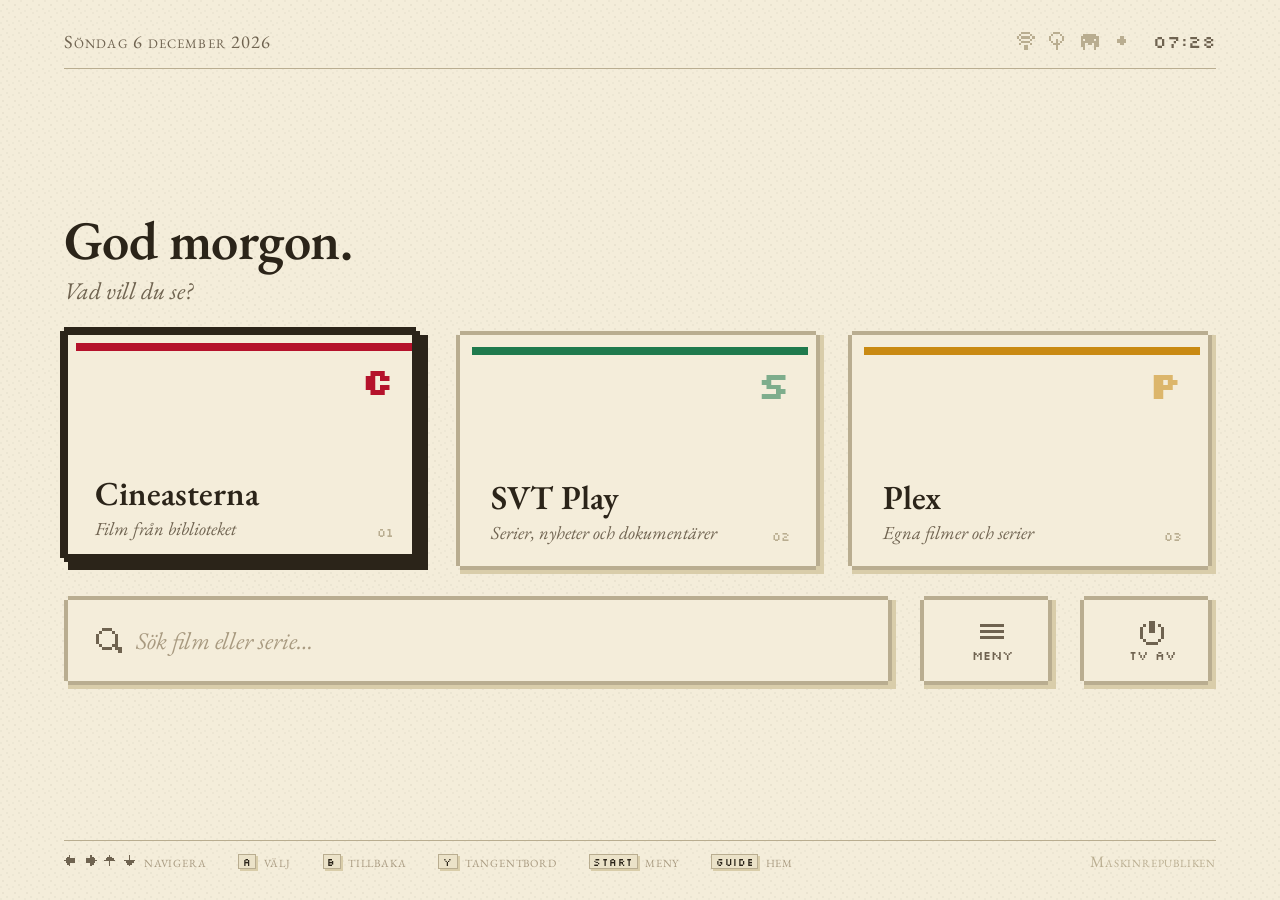
==== commit e03e5210: "Soften the paper design and remove the brand from the launcher Default cards now use a thin warm bor" ====
--- a/extension/launcher/index.html
+++ b/extension/launcher/index.html
@@ -14,8 +14,7 @@
   <div class="page">
     <header class="masthead">
       <div class="masthead-left">
-        <span class="mark" aria-hidden="true"></span>
-        <span class="title">PIONEER TV</span>
+        <span class="dateline" id="dateline">…</span>
       </div>
       <div class="masthead-right">
         <span class="pill" id="pill-wifi" title="Nätverk"></span>
@@ -26,7 +25,6 @@
       </div>
     </header>
     <div class="rule"></div>
-    <div class="dateline"><span id="dateline">…</span><span class="edition">Maskinrepubliken · Nr 1</span></div>
 
     <main class="content">
       <section class="hero">
@@ -62,6 +60,7 @@
       <span><kbd class="pioneertv-kbd">Y</kbd> tangentbord</span>
       <span><kbd class="pioneertv-kbd">START</kbd> meny</span>
       <span><kbd class="pioneertv-kbd">GUIDE</kbd> hem</span>
+      <span class="credit">Maskinrepubliken</span>
     </footer>
   </div>
 
--- a/extension/content/paper.css
+++ b/extension/content/paper.css
@@ -2,25 +2,28 @@
    launcher, the overlays on other sites and the settings page.
    GENERATED by tools/gen-paper.py; edit the colours there and rerun it. */
 :root {
-  --pioneertv-paper: #f3ead3;
-  --pioneertv-paper-2: #e9dfc2;
+  --pioneertv-paper: #f4edda;
+  --pioneertv-paper-2: #ebe2c8;
   --pioneertv-paper-3: #ddd1ad;
+  --pioneertv-shadow: #d9cdaa;
+  --pioneertv-line: #b9ad90;
   --pioneertv-ink: #2b2419;
   --pioneertv-ink-2: #6f6350;
   --pioneertv-ink-3: #a89a80;
-  --pioneertv-accent: #d4a92c;
+  --pioneertv-accent: #e4c56a;
   --pioneertv-red: #b5442a;
   --pioneertv-moss: #5d6f3f;
   --pioneertv-serif: "EB Garamond", "Libertinus Serif", Georgia, "Times New Roman", serif;
   --pioneertv-pixel: "Silkscreen", "Press Start 2P", "Courier New", monospace;
   --pioneertv-px: 4px;  /* one 8-bit pixel */
-  --pioneertv-card: url("data:image/svg+xml,%3Csvg xmlns=%22http://www.w3.org/2000/svg%22 width=%2248%22 height=%2248%22 viewBox=%220 0 12 12%22 shape-rendering=%22crispEdges%22%3E%3Crect x=%221%22 y=%221%22 width=%2211%22 height=%2211%22 fill=%22%232b2419%22/%3E%3Cpath d=%22M1 0H10V1H11V10H10V11H1V10H0V1H1Z%22 fill=%22%232b2419%22/%3E%3Crect x=%221%22 y=%221%22 width=%229%22 height=%229%22 fill=%22%23f3ead3%22/%3E%3C/svg%3E");
-  --pioneertv-card-focus: url("data:image/svg+xml,%3Csvg xmlns=%22http://www.w3.org/2000/svg%22 width=%2248%22 height=%2248%22 viewBox=%220 0 12 12%22 shape-rendering=%22crispEdges%22%3E%3Crect x=%222%22 y=%222%22 width=%2210%22 height=%2210%22 fill=%22%232b2419%22/%3E%3Cpath d=%22M1 0H9V1H10V9H9V10H1V9H0V1H1Z%22 fill=%22%232b2419%22/%3E%3Crect x=%222%22 y=%222%22 width=%226%22 height=%226%22 fill=%22%23f3ead3%22/%3E%3C/svg%3E");
+  --pioneertv-card: url("data:image/svg+xml,%3Csvg xmlns=%22http://www.w3.org/2000/svg%22 width=%2248%22 height=%2248%22 viewBox=%220 0 12 12%22 shape-rendering=%22crispEdges%22%3E%3Crect x=%221%22 y=%221%22 width=%2211%22 height=%2211%22 fill=%22%23d9cdaa%22/%3E%3Cpath d=%22M1 0H10V1H11V10H10V11H1V10H0V1H1Z%22 fill=%22%23b9ad90%22/%3E%3Crect x=%221%22 y=%221%22 width=%229%22 height=%229%22 fill=%22%23f4edda%22/%3E%3C/svg%3E");
+  --pioneertv-card-strong: url("data:image/svg+xml,%3Csvg xmlns=%22http://www.w3.org/2000/svg%22 width=%2248%22 height=%2248%22 viewBox=%220 0 12 12%22 shape-rendering=%22crispEdges%22%3E%3Crect x=%221%22 y=%221%22 width=%2211%22 height=%2211%22 fill=%22%232b2419%22/%3E%3Cpath d=%22M1 0H10V1H11V10H10V11H1V10H0V1H1Z%22 fill=%22%232b2419%22/%3E%3Crect x=%221%22 y=%221%22 width=%229%22 height=%229%22 fill=%22%23f4edda%22/%3E%3C/svg%3E");
+  --pioneertv-card-focus: url("data:image/svg+xml,%3Csvg xmlns=%22http://www.w3.org/2000/svg%22 width=%2248%22 height=%2248%22 viewBox=%220 0 12 12%22 shape-rendering=%22crispEdges%22%3E%3Crect x=%222%22 y=%222%22 width=%2210%22 height=%2210%22 fill=%22%232b2419%22/%3E%3Cpath d=%22M1 0H9V1H10V9H9V10H1V9H0V1H1Z%22 fill=%22%232b2419%22/%3E%3Crect x=%222%22 y=%222%22 width=%226%22 height=%226%22 fill=%22%23f4edda%22/%3E%3C/svg%3E");
   --pioneertv-card-ink: url("data:image/svg+xml,%3Csvg xmlns=%22http://www.w3.org/2000/svg%22 width=%2248%22 height=%2248%22 viewBox=%220 0 12 12%22 shape-rendering=%22crispEdges%22%3E%3Cpath d=%22M1 0H10V1H11V10H10V11H1V10H0V1H1Z%22 fill=%22%232b2419%22/%3E%3Crect x=%221%22 y=%221%22 width=%229%22 height=%229%22 fill=%22%232b2419%22/%3E%3C/svg%3E");
-  --pioneertv-card-accent: url("data:image/svg+xml,%3Csvg xmlns=%22http://www.w3.org/2000/svg%22 width=%2248%22 height=%2248%22 viewBox=%220 0 12 12%22 shape-rendering=%22crispEdges%22%3E%3Crect x=%221%22 y=%221%22 width=%2211%22 height=%2211%22 fill=%22%232b2419%22/%3E%3Cpath d=%22M1 0H10V1H11V10H10V11H1V10H0V1H1Z%22 fill=%22%232b2419%22/%3E%3Crect x=%221%22 y=%221%22 width=%229%22 height=%229%22 fill=%22%23d4a92c%22/%3E%3C/svg%3E");
-  --pioneertv-card-accent-focus: url("data:image/svg+xml,%3Csvg xmlns=%22http://www.w3.org/2000/svg%22 width=%2248%22 height=%2248%22 viewBox=%220 0 12 12%22 shape-rendering=%22crispEdges%22%3E%3Crect x=%222%22 y=%222%22 width=%2210%22 height=%2210%22 fill=%22%232b2419%22/%3E%3Cpath d=%22M1 0H9V1H10V9H9V10H1V9H0V1H1Z%22 fill=%22%232b2419%22/%3E%3Crect x=%222%22 y=%222%22 width=%226%22 height=%226%22 fill=%22%23d4a92c%22/%3E%3C/svg%3E");
-  --pioneertv-card-red: url("data:image/svg+xml,%3Csvg xmlns=%22http://www.w3.org/2000/svg%22 width=%2248%22 height=%2248%22 viewBox=%220 0 12 12%22 shape-rendering=%22crispEdges%22%3E%3Crect x=%221%22 y=%221%22 width=%2211%22 height=%2211%22 fill=%22%23b5442a%22/%3E%3Cpath d=%22M1 0H10V1H11V10H10V11H1V10H0V1H1Z%22 fill=%22%23b5442a%22/%3E%3Crect x=%221%22 y=%221%22 width=%229%22 height=%229%22 fill=%22%23f3ead3%22/%3E%3C/svg%3E");
-  --pioneertv-card-flat: url("data:image/svg+xml,%3Csvg xmlns=%22http://www.w3.org/2000/svg%22 width=%2248%22 height=%2248%22 viewBox=%220 0 12 12%22 shape-rendering=%22crispEdges%22%3E%3Cpath d=%22M1 0H10V1H11V10H10V11H1V10H0V1H1Z%22 fill=%22%232b2419%22/%3E%3Crect x=%221%22 y=%221%22 width=%229%22 height=%229%22 fill=%22%23f3ead3%22/%3E%3C/svg%3E");
+  --pioneertv-card-accent: url("data:image/svg+xml,%3Csvg xmlns=%22http://www.w3.org/2000/svg%22 width=%2248%22 height=%2248%22 viewBox=%220 0 12 12%22 shape-rendering=%22crispEdges%22%3E%3Crect x=%221%22 y=%221%22 width=%2211%22 height=%2211%22 fill=%22%23d9cdaa%22/%3E%3Cpath d=%22M1 0H10V1H11V10H10V11H1V10H0V1H1Z%22 fill=%22%23b9ad90%22/%3E%3Crect x=%221%22 y=%221%22 width=%229%22 height=%229%22 fill=%22%23e4c56a%22/%3E%3C/svg%3E");
+  --pioneertv-card-accent-focus: url("data:image/svg+xml,%3Csvg xmlns=%22http://www.w3.org/2000/svg%22 width=%2248%22 height=%2248%22 viewBox=%220 0 12 12%22 shape-rendering=%22crispEdges%22%3E%3Crect x=%222%22 y=%222%22 width=%2210%22 height=%2210%22 fill=%22%232b2419%22/%3E%3Cpath d=%22M1 0H9V1H10V9H9V10H1V9H0V1H1Z%22 fill=%22%232b2419%22/%3E%3Crect x=%222%22 y=%222%22 width=%226%22 height=%226%22 fill=%22%23e4c56a%22/%3E%3C/svg%3E");
+  --pioneertv-card-red: url("data:image/svg+xml,%3Csvg xmlns=%22http://www.w3.org/2000/svg%22 width=%2248%22 height=%2248%22 viewBox=%220 0 12 12%22 shape-rendering=%22crispEdges%22%3E%3Crect x=%221%22 y=%221%22 width=%2211%22 height=%2211%22 fill=%22%23d9cdaa%22/%3E%3Cpath d=%22M1 0H10V1H11V10H10V11H1V10H0V1H1Z%22 fill=%22%23b5442a%22/%3E%3Crect x=%221%22 y=%221%22 width=%229%22 height=%229%22 fill=%22%23f4edda%22/%3E%3C/svg%3E");
+  --pioneertv-card-flat: url("data:image/svg+xml,%3Csvg xmlns=%22http://www.w3.org/2000/svg%22 width=%2248%22 height=%2248%22 viewBox=%220 0 12 12%22 shape-rendering=%22crispEdges%22%3E%3Cpath d=%22M1 0H10V1H11V10H10V11H1V10H0V1H1Z%22 fill=%22%23b9ad90%22/%3E%3Crect x=%221%22 y=%221%22 width=%229%22 height=%229%22 fill=%22%23f4edda%22/%3E%3C/svg%3E");
   --pioneertv-dither: url("data:image/svg+xml,%3Csvg xmlns=%22http://www.w3.org/2000/svg%22 width=%224%22 height=%224%22 viewBox=%220 0 2 2%22 shape-rendering=%22crispEdges%22%3E%3Crect width=%221%22 height=%221%22 fill=%22%232b2419%22/%3E%3Crect x=%221%22 y=%221%22 width=%221%22 height=%221%22 fill=%22%232b2419%22/%3E%3C/svg%3E");
   --pioneertv-dither-light: url("data:image/svg+xml,%3Csvg xmlns=%22http://www.w3.org/2000/svg%22 width=%224%22 height=%224%22 viewBox=%220 0 2 2%22 shape-rendering=%22crispEdges%22%3E%3Crect width=%221%22 height=%221%22 fill=%22%232b2419%22 fill-opacity=%220.3%22/%3E%3Crect x=%221%22 y=%221%22 width=%221%22 height=%221%22 fill=%22%232b2419%22 fill-opacity=%220.3%22/%3E%3C/svg%3E");
   --pioneertv-grain: url("data:image/svg+xml,%3Csvg xmlns=%22http://www.w3.org/2000/svg%22 width=%2224%22 height=%2224%22 viewBox=%220 0 6 6%22 shape-rendering=%22crispEdges%22%3E%3Crect x=%221%22 y=%222%22 width=%221%22 height=%221%22 fill=%22%232b2419%22 fill-opacity=%220.05%22/%3E%3Crect x=%224%22 y=%220%22 width=%221%22 height=%221%22 fill=%22%232b2419%22 fill-opacity=%220.035%22/%3E%3Crect x=%223%22 y=%224%22 width=%221%22 height=%221%22 fill=%22%232b2419%22 fill-opacity=%220.045%22/%3E%3Crect x=%220%22 y=%225%22 width=%221%22 height=%221%22 fill=%22%232b2419%22 fill-opacity=%220.03%22/%3E%3C/svg%3E");
@@ -28,7 +31,7 @@
 
 /* A paper card with a 1px ink border, notched corners and a hard shadow.
    The border-image draws everything; keep background transparent. */
-.pioneertv-card, .pioneertv-card-focus, .pioneertv-card-ink, .pioneertv-card-accent, .pioneertv-card-red, .pioneertv-card-flat {
+.pioneertv-card, .pioneertv-card-strong, .pioneertv-card-focus, .pioneertv-card-ink, .pioneertv-card-accent, .pioneertv-card-red, .pioneertv-card-flat {
   border: calc(var(--pioneertv-px) * 4) solid transparent;
   border-image-slice: 16 fill;
   border-image-width: calc(var(--pioneertv-px) * 4);
@@ -39,6 +42,7 @@
   padding-right: var(--pioneertv-px); padding-bottom: var(--pioneertv-px);
 }
 .pioneertv-card { border-image-source: var(--pioneertv-card); }
+.pioneertv-card-strong { border-image-source: var(--pioneertv-card-strong); }
 .pioneertv-card-focus { border-image-source: var(--pioneertv-card-focus); }
 .pioneertv-card-ink { border-image-source: var(--pioneertv-card-ink); color: var(--pioneertv-paper); }
 .pioneertv-card-accent { border-image-source: var(--pioneertv-card-accent); }
@@ -52,6 +56,7 @@
 .pioneertv-kbd {
   display: inline-block; min-width: 1.5em; padding: 0.15em 0.35em 0.05em; text-align: center;
   font-family: var(--pioneertv-pixel); font-size: 0.8em; line-height: 1;
-  color: var(--pioneertv-paper); background: var(--pioneertv-ink);
-  box-shadow: var(--pioneertv-px) var(--pioneertv-px) 0 var(--pioneertv-ink-3);
+  color: var(--pioneertv-ink); background: var(--pioneertv-paper-2);
+  border: 1px solid var(--pioneertv-line);
+  box-shadow: 2px 2px 0 var(--pioneertv-shadow);
 }
--- a/extension/content/content.css
+++ b/extension/content/content.css
@@ -31,18 +31,14 @@
   padding: 14px 18px 10px;
   background-color: #f3ead3;
   background-image: var(--pioneertv-grain); background-size: 12px 12px;
-  border-top: 4px solid #2b2419;
-  box-shadow: 0 -4px 0 #a89a80;
-}
-.pioneertv-keyboard::before {
-  content: ""; position: absolute; left: 0; right: 0; top: 0; height: 8px;
-  background-image: var(--pioneertv-dither); background-size: 4px 4px; opacity: 0.35;
+  border-top: 1px solid #b9ad90;
+  box-shadow: 0 -4px 0 #d9cdaa;
 }
 html.pioneertv-keyboard-open { scroll-padding-bottom: 320px; }
 .pioneertv-keyrow { display: flex; gap: 10px; margin-bottom: 10px; }
 .pioneertv-key {
   height: 52px; padding: 0 0 4px 0; margin: 0;
-  font: 700 18px "Silkscreen", "Courier New", monospace; line-height: 1; color: #2b2419;
+  font: 700 16px "Silkscreen", "Courier New", monospace; line-height: 1; color: #2b2419;
   border-image-source: var(--pioneertv-card);
   cursor: pointer; display: inline-flex; align-items: center; justify-content: center;
 }
@@ -52,7 +48,7 @@
 .pioneertv-key-active { border-image-source: var(--pioneertv-card-ink) !important; color: #f3ead3 !important; transform: translate(4px, 4px); }
 .pioneertv-keyhint {
   font: 12px "Silkscreen", monospace; letter-spacing: 0.05em; text-transform: uppercase;
-  color: #6f6350; text-align: right;
+  color: #a89a80; text-align: right;
 }
 
 /* ---- toast ---- */
@@ -77,19 +73,17 @@
   width: 360px; height: 100%; padding: 28px 24px 20px;
   background-color: #f3ead3;
   background-image: var(--pioneertv-grain); background-size: 12px 12px;
-  border-left: 4px solid #2b2419;
-  box-shadow: -4px 0 0 #a89a80;
+  border-left: 1px solid #b9ad90;
+  box-shadow: -4px 0 0 #d9cdaa;
   display: flex; flex-direction: column; gap: 4px;
 }
 .pioneertv-menu-title {
-  font: 700 20px "Silkscreen", monospace; letter-spacing: 0.05em; margin-bottom: 10px;
-  padding-bottom: 8px; border-bottom: 4px solid #2b2419;
-  position: relative;
+  font: 600 26px "EB Garamond", Georgia, serif; margin-bottom: 8px;
+  padding-bottom: 8px; border-bottom: 1px solid #b9ad90;
 }
-.pioneertv-menu-title::after { content: ""; position: absolute; left: 0; right: 0; bottom: -7px; height: 1px; background: #2b2419; }
 .pioneertv-menu-status {
   display: flex; flex-direction: column; gap: 5px; margin: 6px 0 12px; padding-bottom: 12px;
-  border-bottom: 1px solid #a89a80; font-size: 17px; color: #6f6350;
+  border-bottom: 1px solid #b9ad90; font-size: 17px; color: #6f6350;
 }
 .pioneertv-menu-statusrow { display: flex; align-items: center; gap: 10px; white-space: nowrap; overflow: hidden; text-overflow: ellipsis; }
 .pioneertv-menu-statusrow .pioneertv-menu-icon { width: 20px; font-size: 16px; display: inline-flex; color: #2b2419; }
@@ -100,6 +94,6 @@
   padding: 10px 12px 8px; font-size: 24px; cursor: pointer;
 }
 .pioneertv-menu-icon { width: 30px; text-align: center; font-size: 22px; display: inline-flex; justify-content: center; }
-.pioneertv-menu-active { background: #2b2419; color: #f3ead3; box-shadow: 4px 4px 0 #a89a80; }
+.pioneertv-menu-active { background: #2b2419; color: #f4edda; box-shadow: 4px 4px 0 #d9cdaa; }
 .pioneertv-menu-disabled { opacity: 0.35; }
 .pioneertv-menu-panel .pioneertv-keyhint { margin-top: auto; }
--- a/extension/launcher/launcher.css
+++ b/extension/launcher/launcher.css
@@ -19,24 +19,15 @@
 .page { height: 100%; display: flex; flex-direction: column; padding: 2.4vh 5vw 2vh; }
 
 /* ---- masthead ---- */
-.masthead { display: flex; align-items: flex-end; justify-content: space-between; height: 3.2rem; }
-.masthead-left { display: flex; align-items: center; gap: 0.8rem; }
-.mark {
-  width: 1.5rem; height: 1.5rem; background: var(--pioneertv-ink);
-  clip-path: polygon(25% 0, 75% 0, 75% 25%, 100% 25%, 100% 75%, 75% 75%, 75% 100%, 25% 100%, 25% 75%, 0 75%, 0 25%, 25% 25%);
-}
-.title { font-family: var(--pioneertv-pixel); font-weight: 700; font-size: 1.9rem; letter-spacing: 0.05em; line-height: 1; }
+.masthead { display: flex; align-items: center; justify-content: space-between; height: 2.4rem; }
+.dateline { font-size: 1.15rem; font-variant: small-caps; letter-spacing: 0.06em; color: var(--pioneertv-ink-2); }
 .masthead-right { display: flex; align-items: center; gap: 0.9rem; }
-.pill { display: inline-flex; font-size: 1.3rem; color: var(--pioneertv-ink-3); }
-.pill.on { color: var(--pioneertv-ink); }
+.pill { display: inline-flex; font-size: 1.1rem; color: var(--pioneertv-line); }
+.pill.on { color: var(--pioneertv-ink-2); }
 .pill.warn { color: var(--pioneertv-red); }
-.clock { font-family: var(--pioneertv-pixel); font-size: 1.5rem; line-height: 1; margin-left: 0.4rem; }
+.clock { font-family: var(--pioneertv-pixel); font-size: 1.15rem; line-height: 1; margin-left: 0.5rem; color: var(--pioneertv-ink-2); }
 
-.rule { height: 0.5rem; margin-top: 0.6rem; border-top: var(--pioneertv-px) solid var(--pioneertv-ink); border-bottom: 1px solid var(--pioneertv-ink); }
-.dateline {
-  display: flex; justify-content: space-between; padding: 0.35rem 0 0;
-  font-size: 1.05rem; font-variant: small-caps; letter-spacing: 0.06em; color: var(--pioneertv-ink-2);
-}
+.rule { height: 0; margin-top: 0.5rem; border-top: 1px solid var(--pioneertv-line); }
 
 /* ---- content ---- */
 .content { flex: 1; display: flex; flex-direction: column; justify-content: center; gap: 2.4vh; }
@@ -51,25 +42,20 @@
   color: var(--pioneertv-ink); text-decoration: none;
 }
 .tile .band {
-  position: absolute; top: 0; left: 0; right: 0; height: calc(var(--pioneertv-px) * 3);
+  position: absolute; top: 0; left: 0; right: 0; height: calc(var(--pioneertv-px) * 2);
   background: var(--tile-color, var(--pioneertv-ink));
 }
-.tile .band::after {
-  content: ""; position: absolute; left: 0; right: 0; top: 100%; height: calc(var(--pioneertv-px) * 2);
-  background-image: var(--pioneertv-dither); background-size: var(--pioneertv-px) var(--pioneertv-px);
-  opacity: 0.25;
-}
 .tile .glyph {
-  position: absolute; top: 1.2rem; right: 1.1rem;
-  font-family: var(--pioneertv-pixel); font-weight: 700; font-size: 5.2rem; line-height: 1;
-  color: var(--tile-color, var(--pioneertv-ink)); opacity: 0.9;
+  position: absolute; top: 1.1rem; right: 1.1rem;
+  font-family: var(--pioneertv-pixel); font-weight: 700; font-size: 2.4rem; line-height: 1;
+  color: var(--tile-color, var(--pioneertv-ink)); opacity: 0.55;
 }
 .tile .logo { position: absolute; top: 1.4rem; left: 1.2rem; height: 3rem; max-width: 55%; object-fit: contain; filter: grayscale(1) contrast(1.2); }
 .tile .name { font-size: 2.1rem; font-weight: 600; line-height: 1.1; }
 .tile .tagline { font-size: 1.15rem; font-style: italic; color: var(--pioneertv-ink-2); margin-top: 0.2rem; }
-.tile .index { position: absolute; bottom: 0.9rem; right: 1.1rem; font-family: var(--pioneertv-pixel); font-size: 0.8rem; color: var(--pioneertv-ink-3); }
+.tile .index { position: absolute; bottom: 0.9rem; right: 1.1rem; font-family: var(--pioneertv-pixel); font-size: 0.75rem; color: var(--pioneertv-line); }
 .tile.pioneertv-focus, .tile:hover { border-image-source: var(--pioneertv-card-focus); transform: translate(calc(var(--pioneertv-px) * -1), calc(var(--pioneertv-px) * -1)); }
-.tile.pioneertv-focus .name { text-decoration: underline; text-decoration-thickness: var(--pioneertv-px); text-underline-offset: 0.2em; }
+.tile.pioneertv-focus .glyph { opacity: 1; }
 
 /* ---- search row ---- */
 .row { display: grid; grid-template-columns: 1fr auto auto; gap: 1.5rem; align-items: stretch; }
@@ -85,9 +71,9 @@
 .small-tile {
   display: flex; flex-direction: column; align-items: center; justify-content: center; gap: 0.15rem;
   min-width: 8.5rem; padding-left: 0.8rem; padding-top: 0.2rem;
-  color: var(--pioneertv-ink); font: 1rem var(--pioneertv-pixel); cursor: pointer; text-transform: uppercase;
+  color: var(--pioneertv-ink-2); font: 0.8rem var(--pioneertv-pixel); cursor: pointer; text-transform: uppercase;
 }
-.small-tile .small-icon { font-size: 1.7rem; display: inline-flex; }
+.small-tile .small-icon { font-size: 1.5rem; display: inline-flex; color: var(--pioneertv-ink-2); }
 .small-tile.pioneertv-focus, .small-tile:hover { border-image-source: var(--pioneertv-card-focus); }
 
 /* ---- search targets ---- */
@@ -105,13 +91,14 @@
 
 /* ---- legend ---- */
 .legend {
-  display: flex; align-items: center; gap: 2.2rem; height: 2.6rem; margin-top: 1vh;
-  border-top: 1px solid var(--pioneertv-ink-3);
-  font-size: 1.05rem; font-variant: small-caps; letter-spacing: 0.05em; color: var(--pioneertv-ink-2);
+  display: flex; align-items: center; gap: 2rem; height: 2.6rem; margin-top: 1vh;
+  border-top: 1px solid var(--pioneertv-line);
+  font-size: 1rem; font-variant: small-caps; letter-spacing: 0.05em; color: var(--pioneertv-ink-3);
 }
 .legend span { display: inline-flex; align-items: center; gap: 0.45rem; }
-.legend i { display: inline-flex; font-size: 0.9rem; font-style: normal; color: var(--pioneertv-ink); }
-.legend .credit { margin-left: auto; font-family: var(--pioneertv-pixel); font-variant: normal; font-size: 0.75rem; letter-spacing: 0.08em; color: var(--pioneertv-ink-3); }
+.legend i { display: inline-flex; font-size: 0.8rem; font-style: normal; color: var(--pioneertv-ink-2); }
+.legend .pioneertv-kbd { font-size: 0.65rem; }
+.legend .credit { margin-left: auto; color: var(--pioneertv-line); }
 
 /* focus ring is drawn by the cards themselves here */
 .pioneertv-focus { outline: none !important; box-shadow: none !important; }
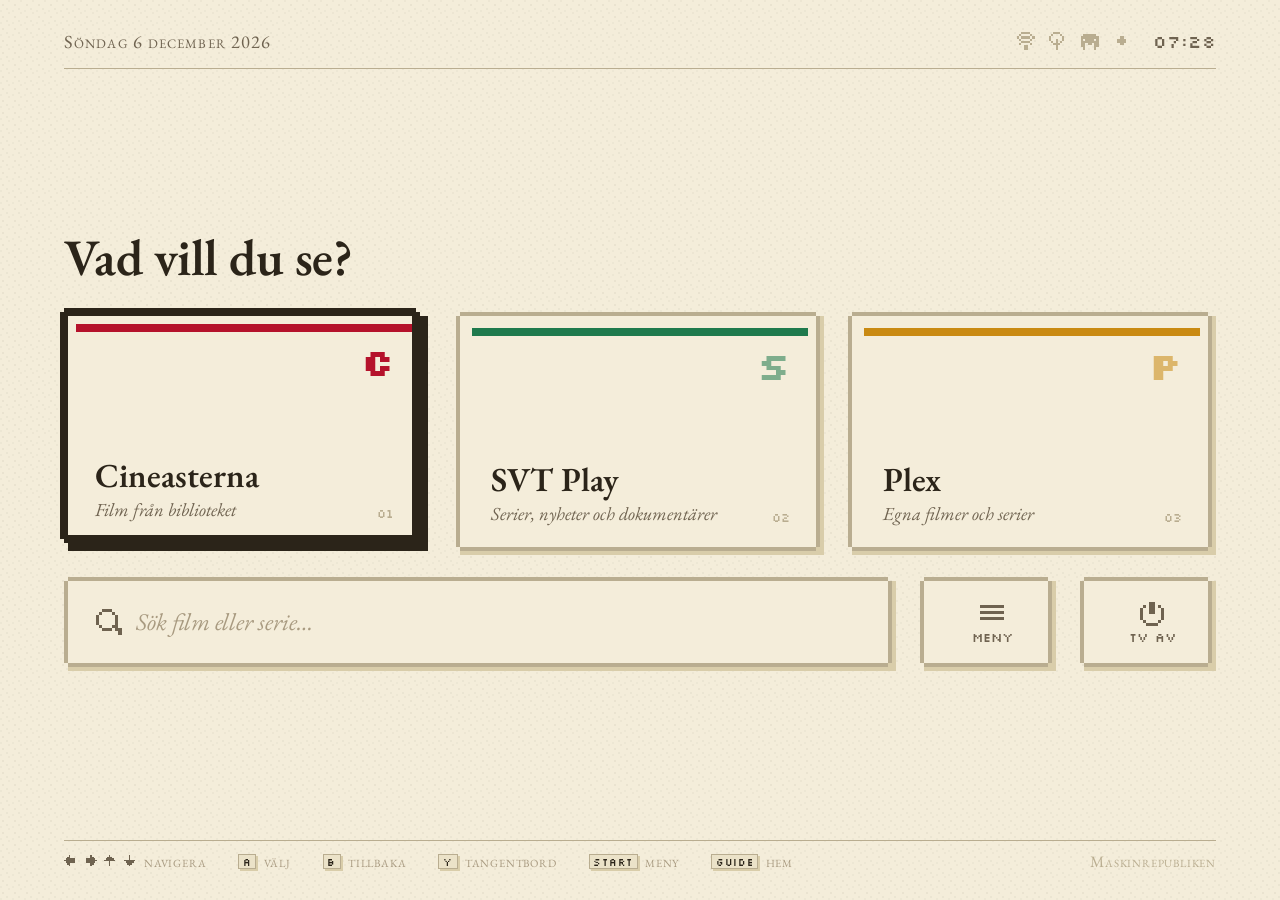
==== commit 10bb009b: "Replace the time-of-day greeting with a neutral headline Co-Authored-By: Claude Fable 5.1 <noreply@a" ====
--- a/extension/launcher/index.html
+++ b/extension/launcher/index.html
@@ -28,8 +28,7 @@
 
     <main class="content">
       <section class="hero">
-        <h1 class="greeting" id="greeting">God kväll.</h1>
-        <p class="subtitle">Vad vill du se?</p>
+        <h1 class="greeting">Vad vill du se?</h1>
       </section>
 
       <section class="tiles" id="tiles" aria-label="Tjänster"></section>
--- a/extension/launcher/launcher.css
+++ b/extension/launcher/launcher.css
@@ -31,9 +31,8 @@
 
 /* ---- content ---- */
 .content { flex: 1; display: flex; flex-direction: column; justify-content: center; gap: 2.4vh; }
-.hero { margin-bottom: 0.4vh; }
-.greeting { margin: 0; font-size: 3.4rem; font-weight: 600; line-height: 1.05; letter-spacing: -0.01em; }
-.subtitle { margin: 0.4rem 0 0; font-size: 1.5rem; font-style: italic; color: var(--pioneertv-ink-2); }
+.hero { margin-bottom: 0.8vh; }
+.greeting { margin: 0; font-size: 3.2rem; font-weight: 600; line-height: 1.05; letter-spacing: -0.01em; }
 
 .tiles { display: grid; grid-template-columns: repeat(3, 1fr); gap: 1.5rem; }
 .tile {
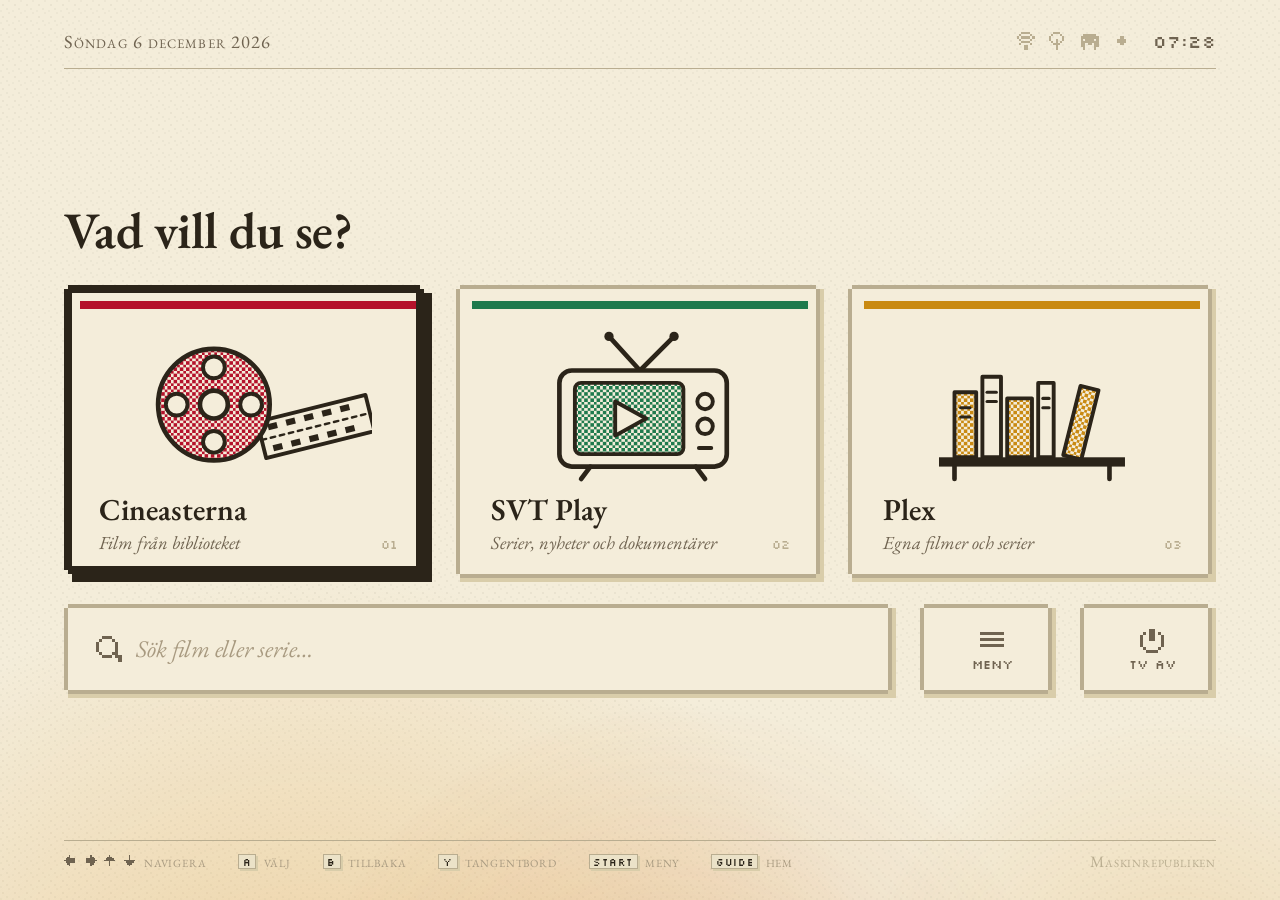
==== commit e8578012: "Front page: service illustrations and a calm hearth animation Ink line-art illustrations with a half" ====
--- a/extension/launcher/index.html
+++ b/extension/launcher/index.html
@@ -11,6 +11,12 @@
   <link rel="stylesheet" href="launcher.css">
 </head>
 <body>
+  <div class="hearth" id="hearth" aria-hidden="true">
+    <div class="glow glow-1"></div>
+    <div class="glow glow-2"></div>
+    <div class="glow glow-3"></div>
+    <div class="embers" id="embers"></div>
+  </div>
   <div class="page">
     <header class="masthead">
       <div class="masthead-left">
@@ -64,6 +70,7 @@
   </div>
 
   <script src="default-services.js"></script>
+  <script src="art.js"></script>
   <script src="../content/pixel-icons.js"></script>
   <script src="../content/bridge.js"></script>
   <script src="../content/spatial-nav.js"></script>
--- a/extension/launcher/launcher.css
+++ b/extension/launcher/launcher.css
@@ -16,7 +16,33 @@
 }
 body:hover { cursor: default; }
 
-.page { height: 100%; display: flex; flex-direction: column; padding: 2.4vh 5vw 2vh; }
+.page { position: relative; z-index: 1; height: 100%; display: flex; flex-direction: column; padding: 2.4vh 5vw 2vh; }
+
+/* ---- hearth: warm light breathing at the bottom, embers drifting up ----
+   Only transform and opacity animate, so the compositor does the work. */
+.hearth { position: fixed; inset: 0; z-index: 0; pointer-events: none; overflow: hidden; }
+.glow {
+  position: absolute; border-radius: 50%; will-change: transform, opacity;
+  background: radial-gradient(circle, rgba(226, 164, 70, 0.62) 0%, rgba(226, 164, 70, 0.26) 30%, rgba(226, 164, 70, 0) 62%);
+}
+.glow-1 { width: 110vw; height: 110vw; left: -30vw; bottom: -78vw; animation: breathe-1 14s ease-in-out infinite alternate; }
+.glow-2 { width: 70vw; height: 70vw; left: 18vw; bottom: -50vw; animation: breathe-2 9s ease-in-out infinite alternate; opacity: 0.8;
+  background: radial-gradient(circle, rgba(214, 120, 52, 0.45) 0%, rgba(214, 120, 52, 0.16) 30%, rgba(214, 120, 52, 0) 62%); }
+.glow-3 { width: 60vw; height: 60vw; right: -22vw; bottom: -42vw; animation: breathe-3 19s ease-in-out infinite alternate; opacity: 0.6; }
+@keyframes breathe-1 { from { transform: translate3d(0, 0, 0) scale(1); opacity: 0.85; } 50% { opacity: 1; } to { transform: translate3d(3vw, -1.5vw, 0) scale(1.06); opacity: 0.9; } }
+@keyframes breathe-2 { from { transform: translate3d(0, 0, 0) scale(0.96); opacity: 0.55; } 40% { opacity: 0.9; } 70% { opacity: 0.7; } to { transform: translate3d(-2vw, -1vw, 0) scale(1.08); opacity: 0.85; } }
+@keyframes breathe-3 { from { transform: scale(1); opacity: 0.5; } to { transform: translate3d(-1.5vw, 0, 0) scale(1.1); opacity: 0.7; } }
+.ember {
+  position: absolute; left: var(--x); bottom: -1vh; width: var(--size); height: var(--size);
+  opacity: 0; will-change: transform, opacity;
+  animation: rise var(--dur) linear infinite; animation-delay: var(--delay);
+}
+@keyframes rise {
+  0%   { transform: translate3d(0, 0, 0); opacity: 0; }
+  12%  { opacity: var(--peak); }
+  55%  { opacity: calc(var(--peak) * 0.6); }
+  100% { transform: translate3d(var(--dx), -48vh, 0); opacity: 0; }
+}
 
 /* ---- masthead ---- */
 .masthead { display: flex; align-items: center; justify-content: space-between; height: 2.4rem; }
@@ -37,24 +63,30 @@
 .tiles { display: grid; grid-template-columns: repeat(3, 1fr); gap: 1.5rem; }
 .tile {
   position: relative; display: flex; flex-direction: column; justify-content: flex-end;
-  height: 27vh; padding: 1rem 1.2rem 0.9rem;
+  height: 33vh; padding: 0.8rem 1.2rem 0.8rem;
   color: var(--pioneertv-ink); text-decoration: none;
+  transition: transform 180ms ease-out;
+  animation: tile-in 700ms cubic-bezier(0.2, 0.7, 0.2, 1) both;
+  animation-delay: calc(var(--i, 0) * 110ms + 80ms);
 }
+@keyframes tile-in { from { opacity: 0; transform: translate3d(0, 1.2rem, 0); } to { opacity: 1; transform: none; } }
+.tile .art { flex: 1; display: flex; align-items: center; justify-content: center; padding: 0.6rem 0.4rem 0; min-height: 0; }
+.tile .art .art-svg, .tile .art .logo {
+  max-height: 100%; max-width: 100%; width: auto; height: 100%;
+  animation: float 7s ease-in-out infinite alternate; animation-delay: calc(var(--i, 0) * -2.3s);
+}
+@keyframes float { from { transform: translate3d(0, 0.15rem, 0); } to { transform: translate3d(0, -0.25rem, 0); } }
+.tile .text { padding-top: 0.5rem; }
 .tile .band {
   position: absolute; top: 0; left: 0; right: 0; height: calc(var(--pioneertv-px) * 2);
   background: var(--tile-color, var(--pioneertv-ink));
 }
-.tile .glyph {
-  position: absolute; top: 1.1rem; right: 1.1rem;
-  font-family: var(--pioneertv-pixel); font-weight: 700; font-size: 2.4rem; line-height: 1;
-  color: var(--tile-color, var(--pioneertv-ink)); opacity: 0.55;
-}
-.tile .logo { position: absolute; top: 1.4rem; left: 1.2rem; height: 3rem; max-width: 55%; object-fit: contain; filter: grayscale(1) contrast(1.2); }
-.tile .name { font-size: 2.1rem; font-weight: 600; line-height: 1.1; }
+.tile .logo { object-fit: contain; }
+.tile .name { font-size: 1.9rem; font-weight: 600; line-height: 1.1; }
 .tile .tagline { font-size: 1.15rem; font-style: italic; color: var(--pioneertv-ink-2); margin-top: 0.2rem; }
 .tile .index { position: absolute; bottom: 0.9rem; right: 1.1rem; font-family: var(--pioneertv-pixel); font-size: 0.75rem; color: var(--pioneertv-line); }
 .tile.pioneertv-focus, .tile:hover { border-image-source: var(--pioneertv-card-focus); transform: translate(calc(var(--pioneertv-px) * -1), calc(var(--pioneertv-px) * -1)); }
-.tile.pioneertv-focus .glyph { opacity: 1; }
+.tile.pioneertv-focus .art-svg, .tile.pioneertv-focus .logo { animation-duration: 4s; }
 
 /* ---- search row ---- */
 .row { display: grid; grid-template-columns: 1fr auto auto; gap: 1.5rem; align-items: stretch; }
@@ -99,5 +131,10 @@
 .legend .pioneertv-kbd { font-size: 0.65rem; }
 .legend .credit { margin-left: auto; color: var(--pioneertv-line); }
 
+@media (prefers-reduced-motion: reduce) {
+  .glow, .ember, .tile, .tile .art .art-svg, .tile .art .logo { animation: none !important; transition: none !important; }
+  .ember { display: none; }
+}
+
 /* focus ring is drawn by the cards themselves here */
 .pioneertv-focus { outline: none !important; box-shadow: none !important; }
